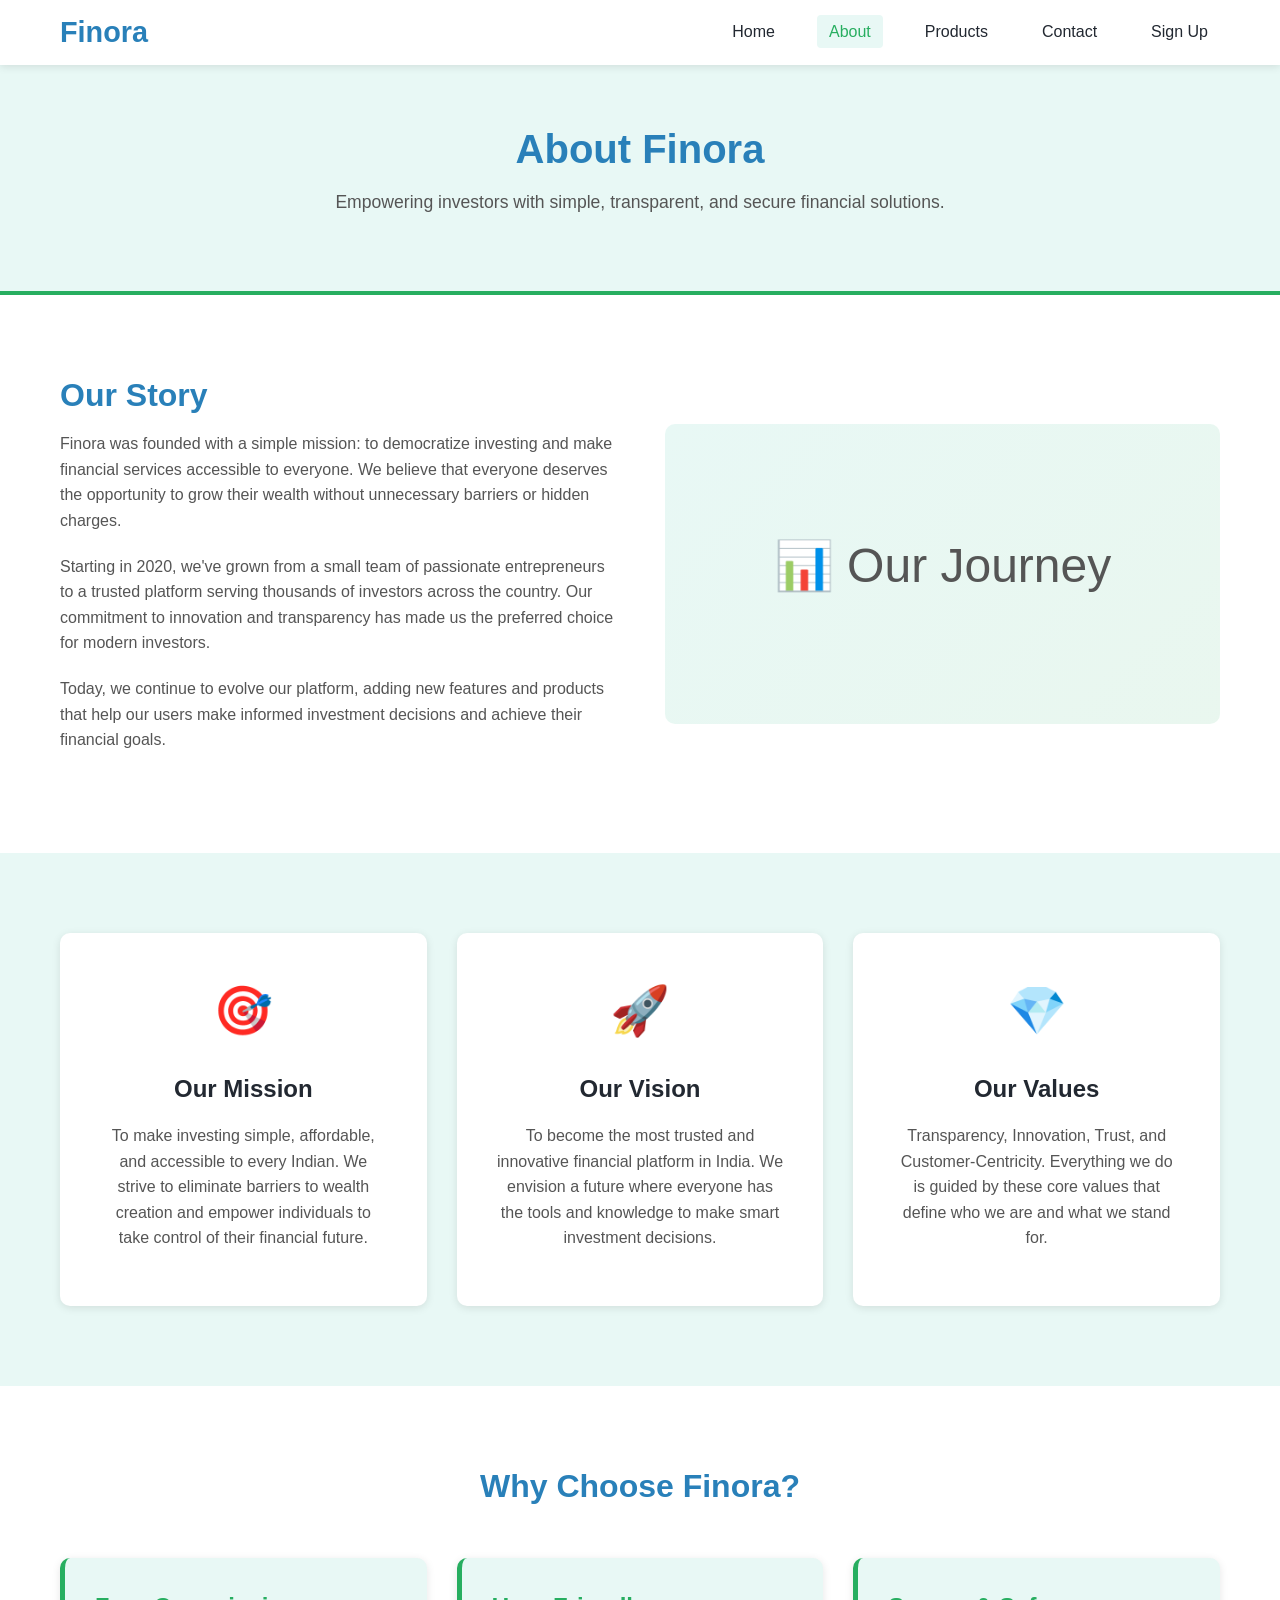
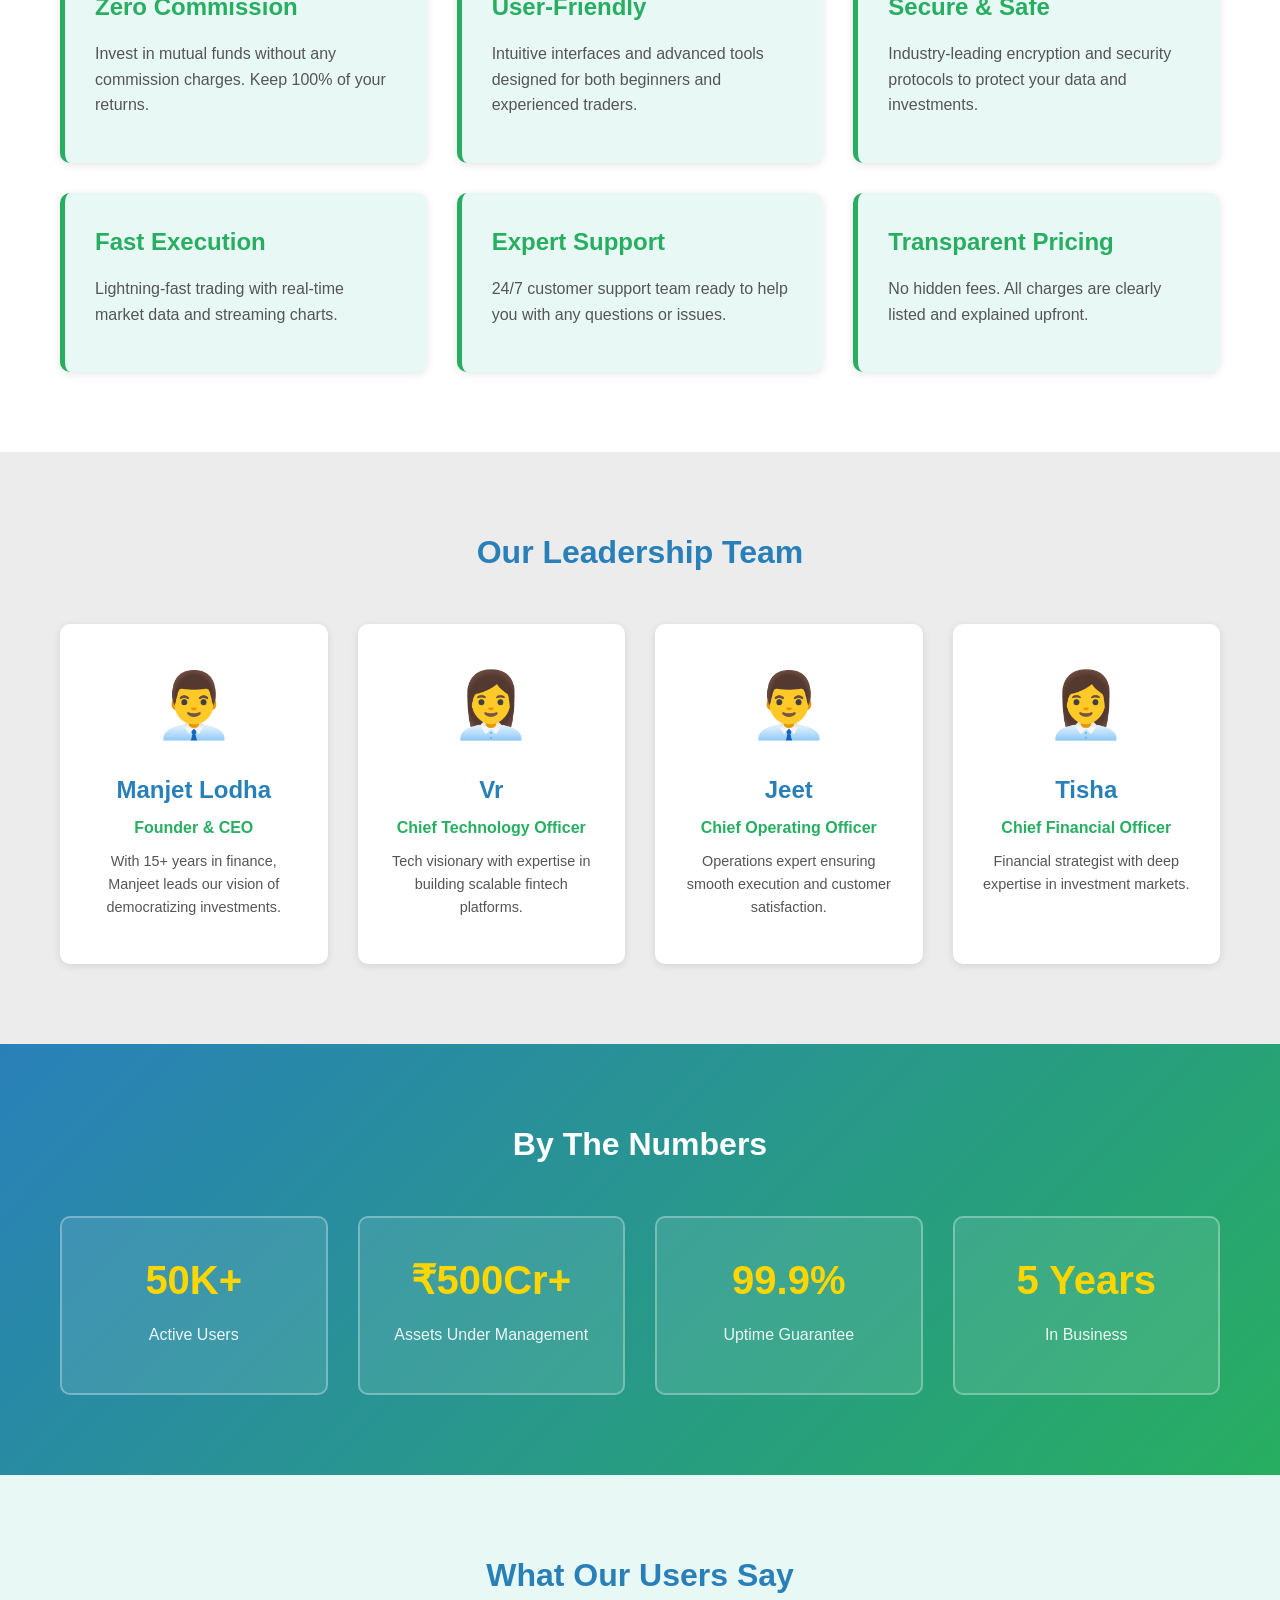
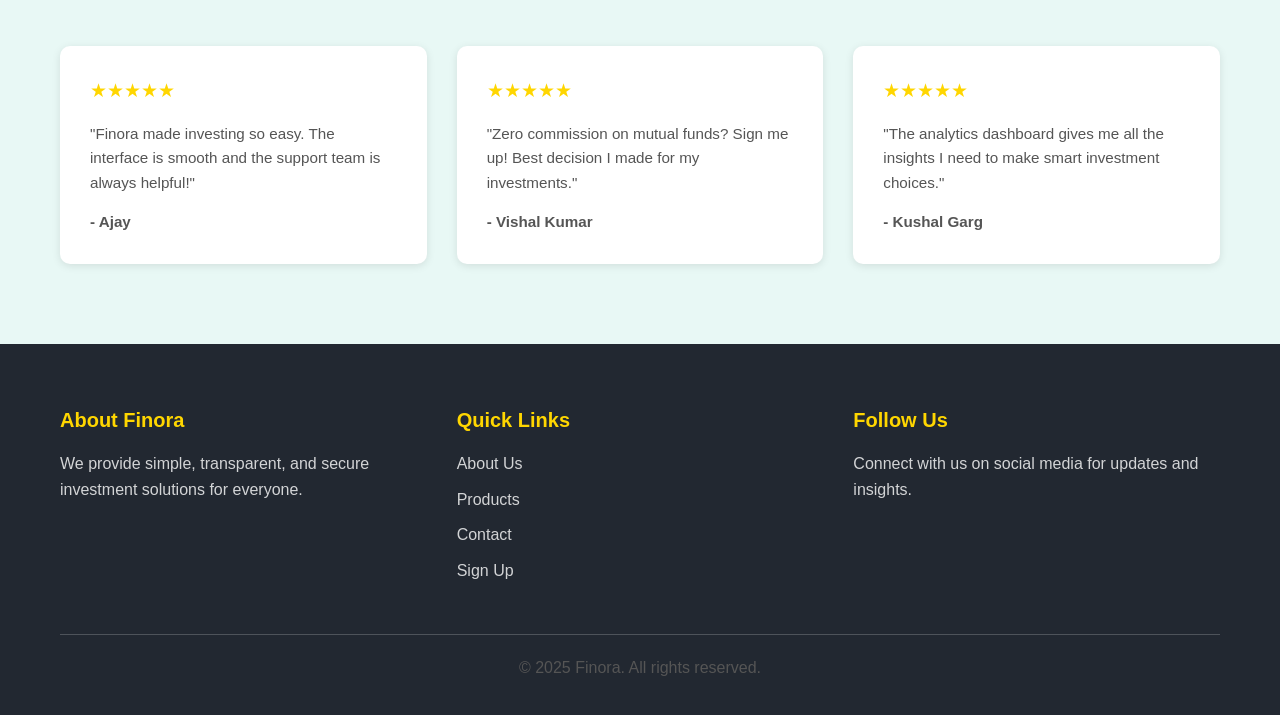
==== about.html @ acee0cb1 "Add files via upload" ====
<!DOCTYPE html>
<html lang="en">
<head>
    <meta charset="UTF-8">
    <meta name="viewport" content="width=device-width, initial-scale=1.0">
    <title>About Us - Finora</title>
    <link rel="stylesheet" href="style/style.css">
</head>
<body>
    <!-- Navigation Bar -->
    <nav class="navbar">
        <div class="container">
            <div class="logo">
                <h1>Finora</h1>
            </div>
            <ul class="nav-links">
                <li><a href="index.html">Home</a></li>
                <li><a href="about.html" class="active">About</a></li>
                <li><a href="products.html">Products</a></li>
                <li><a href="contact.html">Contact</a></li>
                <li><a href="signup.html">Sign Up</a></li>
            </ul>
        </div>
    </nav>

    <!-- Page Header -->
    <section class="page-header">
        <div class="container">
            <h1>About Finora</h1>
            <p>Empowering investors with simple, transparent, and secure financial solutions.</p>
        </div>
    </section>

    <!-- About Section -->
    <section class="about-section">
        <div class="container">
            <div class="about-content">
                <div class="about-text">
                    <h2>Our Story</h2>
                    <p>Finora was founded with a simple mission: to democratize investing and make financial services accessible to everyone. We believe that everyone deserves the opportunity to grow their wealth without unnecessary barriers or hidden charges.</p>
                    <p>Starting in 2020, we've grown from a small team of passionate entrepreneurs to a trusted platform serving thousands of investors across the country. Our commitment to innovation and transparency has made us the preferred choice for modern investors.</p>
                    <p>Today, we continue to evolve our platform, adding new features and products that help our users make informed investment decisions and achieve their financial goals.</p>
                </div>
                <div class="about-image">
                    <div class="image-placeholder">
                        <p>📊 Our Journey</p>
                    </div>
                </div>
            </div>
        </div>
    </section>

    <!-- Mission & Vision -->
    <section class="mission-vision">
        <div class="container">
            <div class="mission-vision-grid">
                <div class="mission-card">
                    <div class="card-icon">🎯</div>
                    <h3>Our Mission</h3>
                    <p>To make investing simple, affordable, and accessible to every Indian. We strive to eliminate barriers to wealth creation and empower individuals to take control of their financial future.</p>
                </div>
                <div class="vision-card">
                    <div class="card-icon">🚀</div>
                    <h3>Our Vision</h3>
                    <p>To become the most trusted and innovative financial platform in India. We envision a future where everyone has the tools and knowledge to make smart investment decisions.</p>
                </div>
                <div class="values-card">
                    <div class="card-icon">💎</div>
                    <h3>Our Values</h3>
                    <p>Transparency, Innovation, Trust, and Customer-Centricity. Everything we do is guided by these core values that define who we are and what we stand for.</p>
                </div>
            </div>
        </div>
    </section>

    <!-- Why Choose Us -->
    <section class="why-choose-us">
        <div class="container">
            <h2>Why Choose Finora?</h2>
            <div class="reasons-grid">
                <div class="reason-card">
                    <h3>Zero Commission</h3>
                    <p>Invest in mutual funds without any commission charges. Keep 100% of your returns.</p>
                </div>
                <div class="reason-card">
                    <h3>User-Friendly</h3>
                    <p>Intuitive interfaces and advanced tools designed for both beginners and experienced traders.</p>
                </div>
                <div class="reason-card">
                    <h3>Secure & Safe</h3>
                    <p>Industry-leading encryption and security protocols to protect your data and investments.</p>
                </div>
                <div class="reason-card">
                    <h3>Fast Execution</h3>
                    <p>Lightning-fast trading with real-time market data and streaming charts.</p>
                </div>
                <div class="reason-card">
                    <h3>Expert Support</h3>
                    <p>24/7 customer support team ready to help you with any questions or issues.</p>
                </div>
                <div class="reason-card">
                    <h3>Transparent Pricing</h3>
                    <p>No hidden fees. All charges are clearly listed and explained upfront.</p>
                </div>
            </div>
        </div>
    </section>

    <!-- Team Section -->
    <section class="team-section">
        <div class="container">
            <h2>Our Leadership Team</h2>
            <div class="team-grid">
                <div class="team-member">
                    <div class="member-avatar">👨‍💼</div>
                    <h3>Manjet Lodha</h3>
                    <p class="position">Founder & CEO</p>
                    <p class="bio">With 15+ years in finance, Manjeet leads our vision of democratizing investments.</p>
                </div>
                <div class="team-member">
                    <div class="member-avatar">👩‍💼</div>
                    <h3>Vr</h3>
                    <p class="position">Chief Technology Officer</p>
                    <p class="bio">Tech visionary with expertise in building scalable fintech platforms.</p>
                </div>
                <div class="team-member">
                    <div class="member-avatar">👨‍💼</div>
                    <h3>Jeet </h3>
                    <p class="position">Chief Operating Officer</p>
                    <p class="bio">Operations expert ensuring smooth execution and customer satisfaction.</p>
                </div>
                <div class="team-member">
                    <div class="member-avatar">👩‍💼</div>
                    <h3>Tisha</h3>
                    <p class="position">Chief Financial Officer</p>
                    <p class="bio">Financial strategist with deep expertise in investment markets.</p>
                </div>
            </div>
        </div>
    </section>

    <!-- Stats Section -->
    <section class="stats-section">
        <div class="container">
            <h2>By The Numbers</h2>
            <div class="stats-grid">
                <div class="stat-card">
                    <div class="stat-number">50K+</div>
                    <p class="stat-label">Active Users</p>
                </div>
                <div class="stat-card">
                    <div class="stat-number">₹500Cr+</div>
                    <p class="stat-label">Assets Under Management</p>
                </div>
                <div class="stat-card">
                    <div class="stat-number">99.9%</div>
                    <p class="stat-label">Uptime Guarantee</p>
                </div>
                <div class="stat-card">
                    <div class="stat-number">5 Years</div>
                    <p class="stat-label">In Business</p>
                </div>
            </div>
        </div>
    </section>

    <!-- Testimonials Section -->
    <section class="testimonials-section">
        <div class="container">
            <h2>What Our Users Say</h2>
            <div class="testimonials-grid">
                <div class="testimonial-card">
                    <div class="rating">★★★★★</div>
                    <p>"Finora made investing so easy. The interface is smooth and the support team is always helpful!"</p>
                    <p class="author">- Ajay </p>
                </div>
                <div class="testimonial-card">
                    <div class="rating">★★★★★</div>
                    <p>"Zero commission on mutual funds? Sign me up! Best decision I made for my investments."</p>
                    <p class="author">- Vishal Kumar</p>
                </div>
                <div class="testimonial-card">
                    <div class="rating">★★★★★</div>
                    <p>"The analytics dashboard gives me all the insights I need to make smart investment choices."</p>
                    <p class="author">- Kushal Garg</p>
                </div>
            </div>
        </div>
    </section>

    <!-- Footer -->
    <footer class="footer">
        <div class="container">
            <div class="footer-content">
                <div class="footer-section">
                    <h4>About Finora</h4>
                    <p>We provide simple, transparent, and secure investment solutions for everyone.</p>
                </div>
                <div class="footer-section">
                    <h4>Quick Links</h4>
                    <ul>
                        <li><a href="about.html">About Us</a></li>
                        <li><a href="products.html">Products</a></li>
                        <li><a href="contact.html">Contact</a></li>
                        <li><a href="signup.html">Sign Up</a></li>
                    </ul>
                </div>
                <div class="footer-section">
                    <h4>Follow Us</h4>
                    <p>Connect with us on social media for updates and insights.</p>
                </div>
            </div>
            <div class="footer-bottom">
                <p>&copy; 2025 Finora. All rights reserved.</p>
            </div>
        </div>
    </footer>
</body>
</html>
---- style/style.css ----
/* ===========================Global Styles=========================== */
* {
    margin: 0;
    padding: 0;
    box-sizing: border-box;
}

html {
    scroll-behavior: smooth;
}

body {
    font-family: 'Segoe UI', Tahoma, Geneva, Verdana, sans-serif;
    line-height: 1.6;
    color: #222831;
    background-color: #FFFFFF;
}

.container {
    max-width: 1200px;
    margin: 0 auto;
    padding: 0 20px;
}

/* ===========================Typography=========================== */
h1, h2, h3, h4, h5, h6 {
    font-weight: 600;
    margin-bottom: 15px;
    color: #222831;
}

h1 {
    font-size: 2.5rem;
    line-height: 1.2;
}

h2 {
    font-size: 2rem;
    line-height: 1.3;
}

h3 {
    font-size: 1.5rem;
}

h4 {
    font-size: 1.25rem;
}

h5 {
    font-size: 1.1rem;
}

p {
    margin-bottom: 15px;
    color: #555555;
}

a {
    text-decoration: none;
    color: #2980B9;
    transition: color 0.3s ease;
}

a:hover {
    color: #27AE60;
}

/* ===========================Buttons=========================== */
.btn {
    display: inline-block;
    padding: 12px 24px;
    border: none;
    border-radius: 6px;
    font-size: 1rem;
    font-weight: 600;
    cursor: pointer;
    transition: all 0.3s ease;
    text-align: center;
}

.btn-primary {
    background-color: #2980B9;
    color: #FFFFFF;
}

.btn-primary:hover {
    background-color: #1f5fa0;
    box-shadow: 0 4px 16px rgba(0, 0, 0, 0.15);
    transform: translateY(-2px);
}

.btn-secondary {
    background-color: #FFFFFF;
    color: #2980B9;
    border: 2px solid #2980B9;
}

.btn-secondary:hover {
    background-color: #E8F8F5;
    border-color: #27AE60;
    color: #27AE60;
}

.btn-lg {
    padding: 15px 40px;
    font-size: 1.1rem;
}

/* ===========================Navigation Bar=========================== */
.navbar {
    background-color: #FFFFFF;
    box-shadow: 0 2px 8px rgba(0, 0, 0, 0.1);
    position: sticky;
    top: 0;
    z-index: 1000;
}

.navbar .container {
    display: flex;
    justify-content: space-between;
    align-items: center;
    padding: 15px 20px;
}

.logo h1 {
    color: #2980B9;
    font-size: 1.8rem;
    margin: 0;
}

.nav-links {
    display: flex;
    list-style: none;
    gap: 30px;
}

.nav-links a {
    color: #222831;
    font-weight: 500;
    padding: 8px 12px;
    border-radius: 4px;
    transition: all 0.3s ease;
}

.nav-links a:hover,
.nav-links a.active {
    background-color: #E8F8F5;
    color: #27AE60;
}

/* ===========================Hero Section=========================== */
.hero {
    background: linear-gradient(135deg, #2980B9 0%, #27AE60 100%);
    color: #FFFFFF;
    padding: 100px 20px;
    text-align: center;
}

.hero-content h2 {
    color: #FFFFFF;
    font-size: 3rem;
    margin-bottom: 20px;
}

.hero-content p {
    color: rgba(255, 255, 255, 0.9);
    font-size: 1.25rem;
    margin-bottom: 30px;
}

/* ===========================Page Header=========================== */
.page-header {
    background-color: #E8F8F5;
    padding: 60px 20px;
    text-align: center;
    border-bottom: 4px solid #27AE60;
}

.page-header h1 {
    color: #2980B9;
    margin-bottom: 15px;
}

.page-header p {
    font-size: 1.1rem;
    color: #555555;
}

/* ===Features Section==== */
.features {
    padding: 80px 20px;
    background-color: #FFFFFF;
}

.features .container h2 {
    text-align: center;
    margin-bottom: 50px;
    color: #2980B9;
}

.features-grid {
    display: grid;
    grid-template-columns: repeat(auto-fit, minmax(280px, 1fr));
    gap: 30px;
}

.feature-card {
    background-color: #E8F8F5;
    padding: 30px;
    border-radius: 10px;
    box-shadow: 0 2px 8px rgba(0, 0, 0, 0.1);
    transition: all 0.3s ease;
}

.feature-card:hover {
    transform: translateY(-10px);
    box-shadow: 0 4px 16px rgba(0, 0, 0, 0.15);
    border-top: 4px solid #27AE60;
}

.feature-card h3 {
    color: #2980B9;
    margin-bottom: 15px;
}

.feature-card p {
    color: #555555;
    font-size: 0.95rem;
}

/* =====Products Section===== */
.products-preview {
    padding: 80px 20px;
    background-color: #ECECEC;
}

.products-preview .container h2 {
    text-align: center;
    margin-bottom: 50px;
    color: #2980B9;
}

.products-grid {
    display: grid;
    grid-template-columns: repeat(auto-fit, minmax(300px, 1fr));
    gap: 30px;
}

.product-card {
    background-color: #FFFFFF;
    padding: 30px;
    border-radius: 10px;
    box-shadow: 0 2px 8px rgba(0, 0, 0, 0.1);
    transition: all 0.3s ease;
}

.product-card:hover {
    transform: translateY(-8px);
    box-shadow: 0 4px 16px rgba(0, 0, 0, 0.15);
}

.product-card h3 {
    color: #27AE60;
    margin-bottom: 15px;
}

.product-card p {
    margin-bottom: 20px;
}

/* ======Products Main (Detailed)======= */
.products-main {
    padding: 60px 20px;
}

.product-detail {
    margin-bottom: 50px;
    background-color: #FFFFFF;
    border-radius: 10px;
    overflow: hidden;
    box-shadow: 0 2px 8px rgba(0, 0, 0, 0.1);
}

.product-header {
    background-color: #E8F8F5;
    padding: 20px;
    display: flex;
    justify-content: space-between;
    align-items: center;
    border-left: 5px solid #27AE60;
}

.product-header h3 {
    margin: 0;
    color: #2980B9;
}

.badge {
    padding: 6px 12px;
    border-radius: 20px;
    font-size: 0.85rem;
    font-weight: 600;
}

.badge-primary {
    background-color: #2980B9;
    color: #FFFFFF;
}

.badge-success {
    background-color: #27AE60;
    color: #FFFFFF;
}

.badge-accent {
    background-color: #FFD600;
    color: #222831;
}

.badge-info {
    background-color: #3498db;
    color: #FFFFFF;
}

.product-body {
    display: grid;
    grid-template-columns: 1fr 1fr;
    gap: 40px;
    padding: 40px;
}

.product-description h4 {
    color: #2980B9;
    margin-bottom: 15px;
}

.features-list {
    list-style: none;
    margin: 15px 0;
}

.features-list li {
    padding: 8px 0;
    padding-left: 25px;
    position: relative;
    color: #555555;
}

.features-list li:before {
    content: "✓";
    position: absolute;
    left: 0;
    color: #27AE60;
    font-weight: bold;
}

.product-image {
    display: flex;
    align-items: center;
    justify-content: center;
}

.image-placeholder {
    background: linear-gradient(135deg, #E8F8F5 0%, rgba(39, 174, 96, 0.1) 100%);
    width: 100%;
    height: 300px;
    border-radius: 10px;
    display: flex;
    align-items: center;
    justify-content: center;
    font-size: 3rem;
    color: #2980B9;
}

.product-cta {
    display: flex;
    gap: 15px;
    padding: 0 40px 40px;
}

/* ======Partner Products====== */
.partner-products {
    padding: 80px 20px;
    background-color: #E8F8F5;
}

.partner-products .container h2 {
    text-align: center;
    color: #2980B9;
    margin-bottom: 10px;
}

.section-subtitle {
    text-align: center;
    margin-bottom: 50px !important;
    font-size: 1.1rem;
    color: #555555;
}

.partner-grid {
    display: grid;
    grid-template-columns: repeat(auto-fit, minmax(250px, 1fr));
    gap: 30px;
}

.partner-card {
    background-color: #FFFFFF;
    padding: 30px;
    border-radius: 10px;
    box-shadow: 0 2px 8px rgba(0, 0, 0, 0.1);
    text-align: center;
    transition: all 0.3s ease;
}

.partner-card:hover {
    transform: translateY(-8px);
    box-shadow: 0 4px 16px rgba(0, 0, 0, 0.15);
}

.partner-icon {
    font-size: 3rem;
    margin-bottom: 15px;
}

.partner-card h3 {
    color: #2980B9;
    margin-bottom: 15px;
}

.partner-card p {
    margin-bottom: 20px;
    font-size: 0.95rem;
}

/* =======Comparison Table======= */
.comparison-section {
    padding: 80px 20px;
    background-color: #FFFFFF;
}

.comparison-section h2 {
    text-align: center;
    margin-bottom: 40px;
    color: #2980B9;
}

.table-wrapper {
    overflow-x: auto;
}

.comparison-table {
    width: 100%;
    border-collapse: collapse;
    background-color: #FFFFFF;
}

.comparison-table thead {
    background-color: #2980B9;
    color: #FFFFFF;
}

.comparison-table th {
    padding: 15px;
    text-align: left;
    font-weight: 600;
}

.comparison-table td {
    padding: 15px;
    border-bottom: 1px solid #DDDDDD;
}

.comparison-table tbody tr:hover {
    background-color: #E8F8F5;
}

.comparison-table tbody tr:nth-child(even) {
    background-color: #ECECEC;
}

/* ===========================About Section=========================== */
.about-section {
    padding: 80px 20px;
}

.about-content {
    display: grid;
    grid-template-columns: 1fr 1fr;
    gap: 50px;
    align-items: center;
}

.about-text h2 {
    color: #2980B9;
}

.about-text p {
    margin-bottom: 20px;
}

/* =======Mission & Vision======= */
.mission-vision {
    padding: 80px 20px;
    background-color: #E8F8F5;
}

.mission-vision-grid {
    display: grid;
    grid-template-columns: repeat(auto-fit, minmax(300px, 1fr));
    gap: 30px;
}

.mission-card,
.vision-card,
.values-card {
    background-color: #FFFFFF;
    padding: 40px;
    border-radius: 10px;
    box-shadow: 0 2px 8px rgba(0, 0, 0, 0.1);
    text-align: center;
    transition: all 0.3s ease;
}

.mission-card:hover,
.vision-card:hover,
.values-card:hover {
    transform: translateY(-10px);
    box-shadow: 0 4px 16px rgba(0, 0, 0, 0.15);
}

.card-icon {
    font-size: 3rem;
    margin-bottom: 20px;
}

/* =========
   Why Choose Us
============= */
.why-choose-us {
    padding: 80px 20px;
}

.why-choose-us h2 {
    text-align: center;
    margin-bottom: 50px;
    color: #2980B9;
}

.reasons-grid {
    display: grid;
    grid-template-columns: repeat(auto-fit, minmax(280px, 1fr));
    gap: 30px;
}

.reason-card {
    background-color: #E8F8F5;
    padding: 30px;
    border-radius: 10px;
    box-shadow: 0 2px 8px rgba(0, 0, 0, 0.1);
    transition: all 0.3s ease;
    border-left: 5px solid #27AE60;
}

.reason-card:hover {
    transform: translateX(10px);
}

.reason-card h3 {
    color: #27AE60;
}

/* ===========================Team Section=========================== */
.team-section {
    padding: 80px 20px;
    background-color: #ECECEC;
}

.team-section h2 {
    text-align: center;
    margin-bottom: 50px;
    color: #2980B9;
}

.team-grid {
    display: grid;
    grid-template-columns: repeat(auto-fit, minmax(250px, 1fr));
    gap: 30px;
}

.team-member {
    background-color: #FFFFFF;
    padding: 30px;
    border-radius: 10px;
    text-align: center;
    box-shadow: 0 2px 8px rgba(0, 0, 0, 0.1);
    transition: all 0.3s ease;
}

.team-member:hover {
    transform: translateY(-8px);
    box-shadow: 0 4px 16px rgba(0, 0, 0, 0.15);
}

.member-avatar {
    font-size: 4rem;
    margin-bottom: 15px;
}

.team-member h3 {
    color: #2980B9;
    margin-bottom: 5px;
}

.position {
    color: #27AE60;
    font-weight: 600;
    margin-bottom: 10px !important;
}

.bio {
    color: #555555;
    font-size: 0.9rem;
}

/* ===========================Stats Section=========================== */
.stats-section {
    padding: 80px 20px;
    background: linear-gradient(135deg, #2980B9 0%, #27AE60 100%);
    color: #FFFFFF;
}

.stats-section h2 {
    text-align: center;
    color: #FFFFFF;
    margin-bottom: 50px;
}

.stats-grid {
    display: grid;
    grid-template-columns: repeat(auto-fit, minmax(200px, 1fr));
    gap: 30px;
}

.stat-card {
    background-color: rgba(255, 255, 255, 0.1);
    padding: 30px;
    border-radius: 10px;
    text-align: center;
    border: 2px solid rgba(255, 255, 255, 0.3);
    transition: all 0.3s ease;
}

.stat-card:hover {
    background-color: rgba(255, 255, 255, 0.2);
    transform: translateY(-5px);
}

.stat-number {
    font-size: 2.5rem;
    font-weight: bold;
    color: #FFD600;
    margin-bottom: 10px;
}

.stat-label {
    font-size: 1rem;
    color: rgba(255, 255, 255, 0.9);
}

/* ===========================Testimonials Section=========================== */
.testimonials-section {
    padding: 80px 20px;
    background-color: #E8F8F5;
}

.testimonials-section h2 {
    text-align: center;
    margin-bottom: 50px;
    color: #2980B9;
}

.testimonials-grid {
    display: grid;
    grid-template-columns: repeat(auto-fit, minmax(300px, 1fr));
    gap: 30px;
}

.testimonial-card {
    background-color: #FFFFFF;
    padding: 30px;
    border-radius: 10px;
    box-shadow: 0 2px 8px rgba(0, 0, 0, 0.1);
    transition: all 0.3s ease;
}

.testimonial-card:hover {
    transform: translateY(-8px);
    box-shadow: 0 4px 16px rgba(0, 0, 0, 0.15);
}

.rating {
    color: #FFD600;
    font-size: 1.2rem;
    margin-bottom: 15px;
}

.testimonial-card p {
    color: #555555;
    margin-bottom: 15px;
    font-size: 0.95rem;
}

.author {
    font-weight: 600;
    color: #2980B9;
    margin: 0 !important;
}

/* ===========================
   Contact Section
   =========================== */
.contact-section {
    padding: 80px 20px;
}

.contact-wrapper {
    display: grid;
    grid-template-columns: 1fr 1fr;
    gap: 50px;
}

.contact-form {
    display: flex;
    flex-direction: column;
}

.form-group {
    margin-bottom: 20px;
}

.form-group label {
    display: block;
    margin-bottom: 8px;
    font-weight: 600;
    color: #222831;
}

.form-group input,
.form-group textarea,
.form-group select {
    width: 100%;
    padding: 12px;
    border: 2px solid #DDDDDD;
    border-radius: 6px;
    font-size: 1rem;
    font-family: inherit;
    transition: all 0.3s ease;
}

.form-group input:focus,
.form-group textarea:focus,
.form-group select:focus {
    outline: none;
    border-color: #2980B9;
    box-shadow: 0 0 0 3px rgba(41, 128, 185, 0.1);
}

.form-message {
    margin-top: 15px;
    padding: 12px;
    border-radius: 6px;
    text-align: center;
    font-weight: 600;
    display: none;
}

.form-message.success {
    background-color: #d4edda;
    color: #155724;
    display: block;
}

.form-message.error {
    background-color: #f8d7da;
    color: #721c24;
    display: block;
}

.contact-info-container h2 {
    color: #2980B9;
    margin-bottom: 30px;
}

.info-box {
    background-color: #E8F8F5;
    padding: 25px;
    border-radius: 10px;
    margin-bottom: 20px;
    border-left: 5px solid #27AE60;
}

.info-box h3 {
    color: #27AE60;
    margin-bottom: 10px;
}

.info-box p {
    margin-bottom: 5px;
}

.info-detail {
    font-size: 0.85rem;
    color: #888;
}

.info-box a {
    color: #2980B9;
    font-weight: 600;
}

.social-links {
    margin-top: 30px;
}

.social-icons {
    display: flex;
    gap: 15px;
}

.social-link {
    display: inline-block;
    padding: 10px 15px;
    background-color: #2980B9;
    color: #FFFFFF;
    border-radius: 6px;
    transition: all 0.3s ease;
}

.social-link:hover {
    background-color: #27AE60;
}

/* ===========================
   FAQ Section
   =========================== */
.faq-section {
    padding: 80px 20px;
    background-color: #ECECEC;
}

.faq-section h2 {
    text-align: center;
    margin-bottom: 50px;
    color: #2980B9;
}

.faq-grid {
    display: grid;
    grid-template-columns: repeat(auto-fit, minmax(300px, 1fr));
    gap: 30px;
}

.faq-item {
    background-color: #FFFFFF;
    padding: 25px;
    border-radius: 10px;
    box-shadow: 0 2px 8px rgba(0, 0, 0, 0.1);
    transition: all 0.3s ease;
}

.faq-item:hover {
    box-shadow: 0 4px 16px rgba(0, 0, 0, 0.15);
}

.faq-item h4 {
    color: #2980B9;
    margin-bottom: 15px;
}

.faq-item p {
    color: #555555;
    font-size: 0.95rem;
}

/* ===========================
   Call to Action Section
   =========================== */
.cta {
    padding: 80px 20px;
    background: linear-gradient(135deg, #2980B9 0%, #27AE60 100%);
    color: #FFFFFF;
    text-align: center;
}

.cta h2 {
    color: #FFFFFF;
    font-size: 2.5rem;
    margin-bottom: 15px;
}

.cta p {
    color: rgba(255, 255, 255, 0.9);
    font-size: 1.1rem;
    margin-bottom: 30px;
}

/* ===========================Footer=========================== */
.footer {
    background-color: #222831;
    color: #FFFFFF;
    padding: 60px 20px 20px;
}

.footer-content {
    display: grid;
    grid-template-columns: repeat(auto-fit, minmax(250px, 1fr));
    gap: 30px;
    margin-bottom: 40px;
}

.footer-section h4 {
    color: #FFD600;
    margin-bottom: 15px;
}

.footer-section p {
    color: rgba(255, 255, 255, 0.8);
    margin-bottom: 10px;
}

.footer-section ul {
    list-style: none;
}

.footer-section ul li {
    margin-bottom: 10px;
}

.footer-section a {
    color: rgba(255, 255, 255, 0.8);
    transition: all 0.3s ease;
}

.footer-section a:hover {
    color: #FFD600;
}

.footer-bottom {
    text-align: center;
    padding-top: 20px;
    border-top: 1px solid rgba(255, 255, 255, 0.2);
    color: rgba(255, 255, 255, 0.7);
}

/* ===========================
   Signup Section
   =========================== */
.signup-section {
    padding: 80px 20px;
    background-color: #FFFFFF;
}

.signup-wrapper {
    display: grid;
    grid-template-columns: 1.2fr 1fr;
    gap: 50px;
}

.signup-form-container h2 {
    color: #2980B9;
    margin-bottom: 30px;
    font-size: 1.8rem;
}

.signup-form {
    display: flex;
    flex-direction: column;
}

.form-row {
    display: grid;
    grid-template-columns: 1fr 1fr;
    gap: 20px;
}

.form-section-title {
    color: #2980B9;
    font-size: 1.2rem;
    margin-top: 30px;
    margin-bottom: 20px;
    border-bottom: 2px solid #E8F8F5;
    padding-bottom: 10px;
}

.password-hint {
    font-size: 0.85rem;
    color: #888;
    margin-top: 5px !important;
    margin-bottom: 15px !important;
}

.radio-group {
    display: flex;
    gap: 30px;
    margin-top: 10px;
}

.radio-option {
    display: flex;
    align-items: center;
    gap: 10px;
}

.radio-option input[type="radio"] {
    width: auto;
    border: none;
    cursor: pointer;
}

.radio-option label {
    margin: 0;
    cursor: pointer;
    font-weight: 500;
    color: #222831;
}

.checkbox-group {
    display: flex;
    align-items: center;
    gap: 10px;
    margin: 15px 0;
}

.checkbox-group input[type="checkbox"] {
    width: auto;
    height: 18px;
    width: 18px;
    cursor: pointer;
    border: 2px solid #DDDDDD;
    border-radius: 4px;
}

.checkbox-group label {
    margin: 0;
    cursor: pointer;
    color: #555555;
    font-size: 0.95rem;
}

.login-link {
    text-align: center;
    margin-top: 20px;
    color: #555555;
}

.login-link a {
    color: #2980B9;
    font-weight: 600;
}

/* Signup Benefits */
.signup-benefits {
    background-color: #E8F8F5;
    padding: 40px;
    border-radius: 10px;
    height: fit-content;
    position: sticky;
    top: 100px;
}

.signup-benefits h2 {
    color: #2980B9;
    margin-bottom: 30px;
    font-size: 1.5rem;
}

.benefit-item {
    display: flex;
    gap: 15px;
    margin-bottom: 25px;
    padding-bottom: 20px;
    border-bottom: 1px solid rgba(39, 174, 96, 0.2);
}

.benefit-item:last-of-type {
    border-bottom: none;
}

.benefit-icon {
    font-size: 1.5rem;
    color: #27AE60;
    font-weight: bold;
    flex-shrink: 0;
    width: 30px;
    height: 30px;
    display: flex;
    align-items: center;
    justify-content: center;
}

.benefit-content h4 {
    color: #2980B9;
    margin-bottom: 5px;
}

.benefit-content p {
    color: #555555;
    font-size: 0.9rem;
    margin: 0 !important;
}

.cta-box {
    background-color: #FFFFFF;
    padding: 20px;
    border-radius: 8px;
    border-left: 4px solid #27AE60;
    margin-top: 20px;
    text-align: center;
}

.cta-box p {
    color: #2980B9;
    font-weight: 600;
    margin: 0 !important;
}

/* Security Info Section */
.security-info {
    padding: 80px 20px;
    background-color: #ECECEC;
}

.security-info h2 {
    text-align: center;
    color: #2980B9;
    margin-bottom: 50px;
}

.security-grid {
    display: grid;
    grid-template-columns: repeat(auto-fit, minmax(250px, 1fr));
    gap: 30px;
}

.security-card {
    background-color: #FFFFFF;
    padding: 30px;
    border-radius: 10px;
    box-shadow: 0 2px 8px rgba(0, 0, 0, 0.1);
    text-align: center;
    transition: all 0.3s ease;
}

.security-card:hover {
    transform: translateY(-8px);
    box-shadow: 0 4px 16px rgba(0, 0, 0, 0.15);
}

.security-icon {
    font-size: 2.5rem;
    margin-bottom: 15px;
}

.security-card h3 {
    color: #2980B9;
    margin-bottom: 15px;
}

.security-card p {
    color: #555555;
    font-size: 0.95rem;
}

/* Responsive for Signup */
@media (max-width: 768px) {
    .signup-wrapper {
        grid-template-columns: 1fr;
    }

    .signup-benefits {
        position: static;
    }

    .form-row {
        grid-template-columns: 1fr;
    }

    .radio-group {
        flex-direction: column;
        gap: 15px;
    }
}


/* ===========================
   Responsive Design
   =========================== */
@media (max-width: 768px) {
    h1 {
        font-size: 1.8rem;
    }

    h2 {
        font-size: 1.5rem;
    }

    .nav-links {
        gap: 15px;
    }

    .hero-content h2 {
        font-size: 2rem;
    }

    .about-content,
    .contact-wrapper,
    .product-body {
        grid-template-columns: 1fr;
    }

    .hero-content p {
        font-size: 1rem;
    }

    .features-grid,
    .products-grid,
    .partner-grid,
    .team-grid,
    .stats-grid,
    .testimonials-grid,
    .reason-grid,
    .faq-grid {
        grid-template-columns: 1fr;
    }

    .product-cta {
        flex-direction: column;
    }

    .product-cta .btn {
        width: 100%;
    }

    .social-icons {
        flex-wrap: wrap;
    }

    .comparison-table {
        font-size: 0.85rem;
    }

    .comparison-table th,
    .comparison-table td {
        padding: 10px;
    }
}

@media (max-width: 480px) {
    h1 {
        font-size: 1.5rem;
    }

    h2 {
        font-size: 1.25rem;
    }

    .navbar .container {
        flex-direction: column;
        gap: 15px;
    }

    .nav-links {
        flex-direction: column;
        gap: 10px;
    }

    .hero {
        padding: 50px 20px;
    }

    .hero-content h2 {
        font-size: 1.5rem;
    }

    .cta h2 {
        font-size: 1.5rem;
    }

    .btn {
        padding: 10px 20px;
        font-size: 0.9rem;
    }

    .mission-vision-grid,
    .reasons-grid {
        grid-template-columns: 1fr;
    }
}
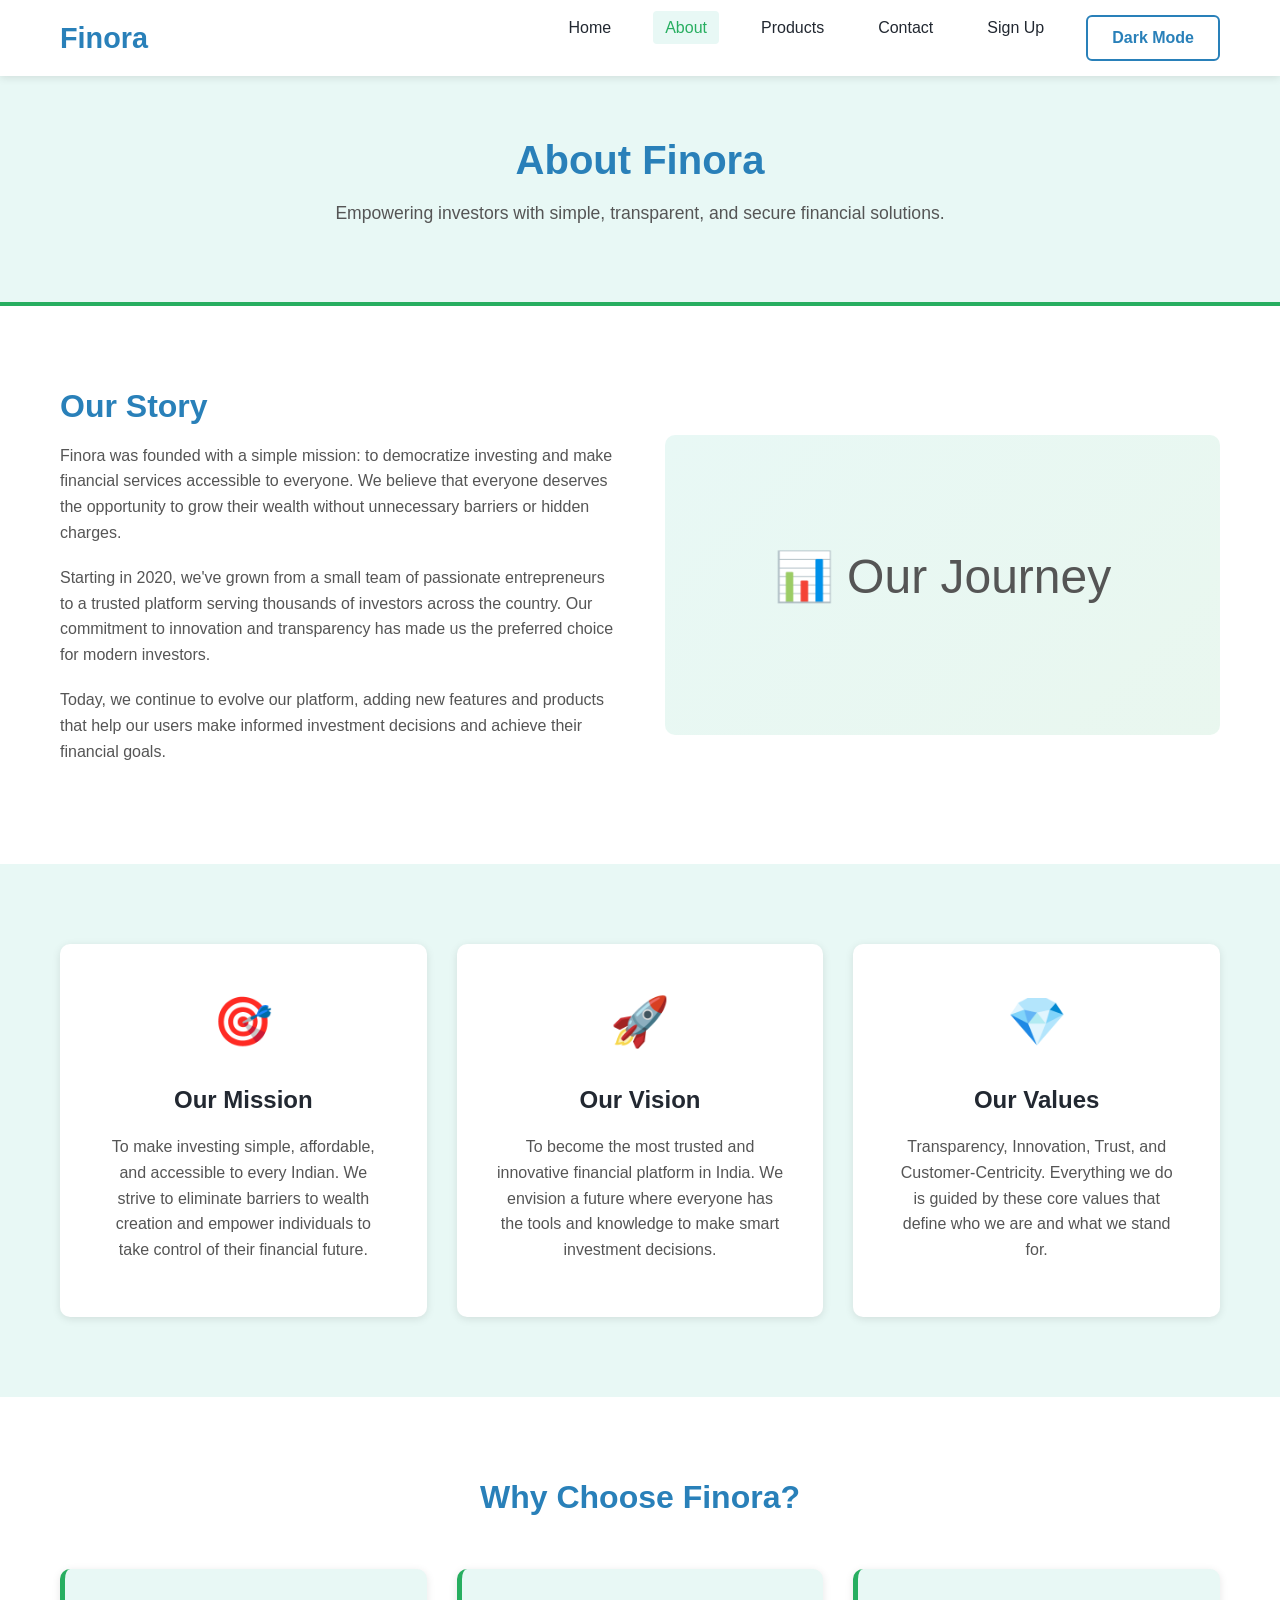
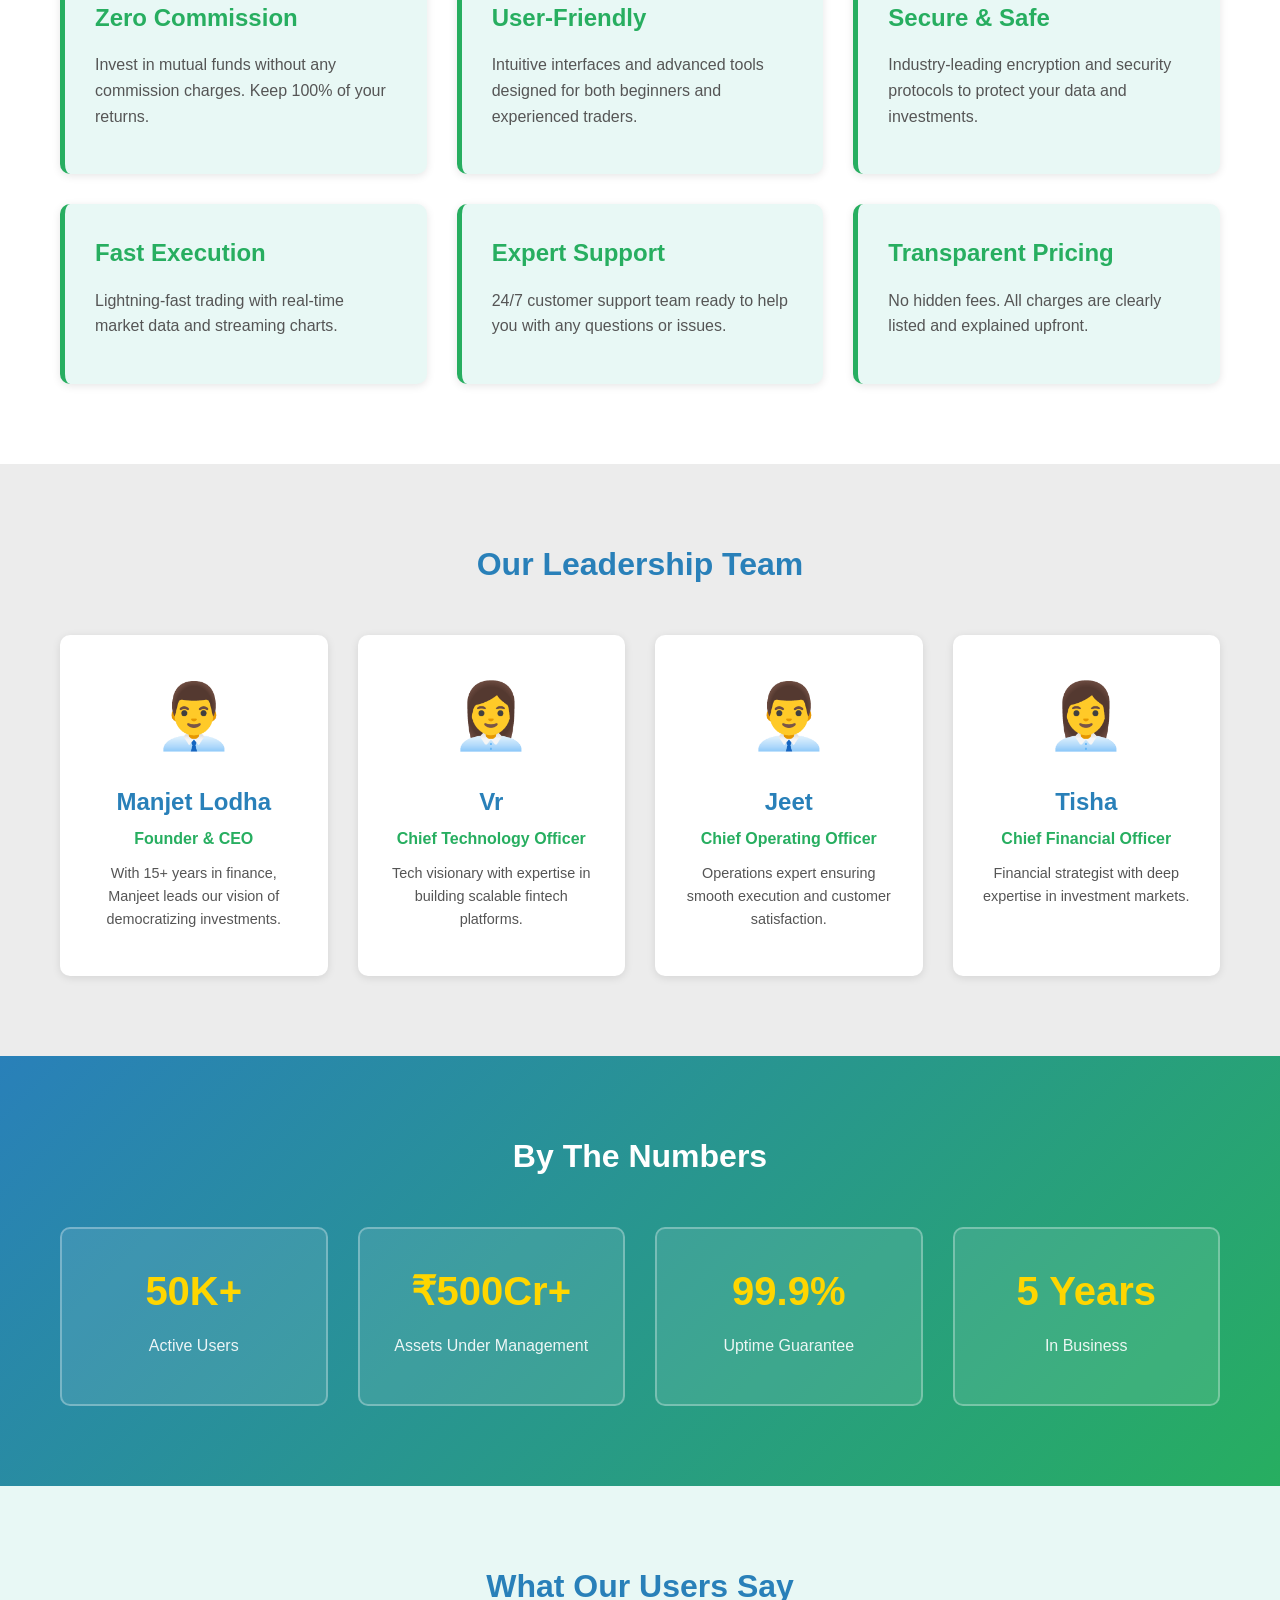
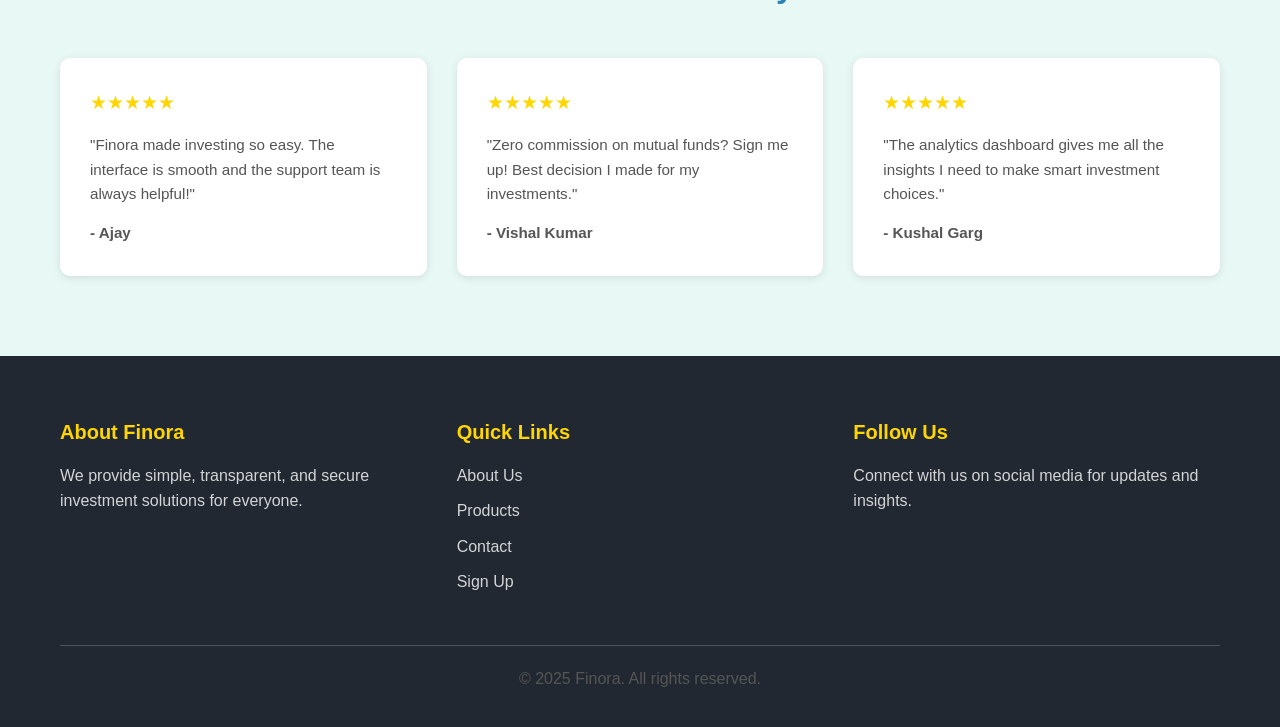
==== commit 6fb1b316: "Your commit message" ====
--- a/about.html
+++ b/about.html
@@ -19,6 +19,7 @@
                 <li><a href="products.html">Products</a></li>
                 <li><a href="contact.html">Contact</a></li>
                 <li><a href="signup.html">Sign Up</a></li>
+                <button id="themeToggle" class="btn btn-secondary">Dark Mode</button>
             </ul>
         </div>
     </nav>
@@ -215,5 +216,6 @@
             </div>
         </div>
     </footer>
+    <script src="./js/script.js"></script>
 </body>
 </html>
--- a/style/style.css
+++ b/style/style.css
@@ -151,7 +151,7 @@
 
 /* ===========================Hero Section=========================== */
 .hero {
-    background: linear-gradient(135deg, #2980B9 0%, #27AE60 100%);
+background: linear-gradient(135deg, #2980B9, #27AE60);
     color: #FFFFFF;
     padding: 100px 20px;
     text-align: center;
@@ -187,7 +187,7 @@
     color: #555555;
 }
 
-/* ===Features Section==== */
+/* ========Features Section========= */
 .features {
     padding: 80px 20px;
     background-color: #FFFFFF;
@@ -479,7 +479,7 @@
     background-color: #ECECEC;
 }
 
-/* ===========================About Section=========================== */
+/* =================About Section===================== */
 .about-section {
     padding: 80px 20px;
 }
@@ -615,7 +615,7 @@
 .position {
     color: #27AE60;
     font-weight: 600;
-    margin-bottom: 10px !important;
+    margin-bottom: 10px;
 }
 
 .bio {
@@ -717,9 +717,9 @@
     margin: 0 !important;
 }
 
-/* ===========================
+/* =================
    Contact Section
-   =========================== */
+   ================= */
 .contact-section {
     padding: 80px 20px;
 }
@@ -838,7 +838,9 @@
 }
 
 .social-link:hover {
-    background-color: #27AE60;
+    background-color: #fefefe;
+    color: rgb(88, 183, 33);
+    border: 1px solid rgb(36, 222, 113);
 }
 
 /* ===========================
@@ -1137,6 +1139,7 @@
     margin-bottom: 50px;
 }
 
+
 .security-grid {
     display: grid;
     grid-template-columns: repeat(auto-fit, minmax(250px, 1fr));
@@ -1171,129 +1174,192 @@
     color: #555555;
     font-size: 0.95rem;
 }
-
-/* Responsive for Signup */
+/* ===========================
+   Signin Section
+   =========================== */
+.signin-section {
+    padding: 80px 20px;
+    background-color: #FFFFFF;
+}
+
+.signin-wrapper {
+    display: grid;
+    grid-template-columns: 1.1fr 1fr;
+    gap: 50px;
+    align-items: flex-start;
+}
+
+.signin-form-container {
+    background-color: #FFFFFF;
+    padding: 40px 30px;
+    border-radius: 10px;
+    box-shadow: 0 2px 8px rgba(0,0,0,0.1);
+}
+
+.signin-form-container h2 {
+    color: #2980B9;
+    margin-bottom: 10px;
+}
+
+.signin-subtitle {
+    color: #555555;
+    margin-bottom: 25px;
+    font-size: 0.95rem;
+}
+
+.signin-form {
+    display: flex;
+    flex-direction: column;
+}
+
+.signin-extra {
+    display: flex;
+    justify-content: space-between;
+    align-items: center;
+    margin: 10px 0 20px;
+}
+
+.forgot-link {
+    font-size: 0.9rem;
+    color: #2980B9;
+}
+
+.forgot-link:hover {
+    color: #27AE60;
+}
+
+.signin-footer-text {
+    margin-top: 20px;
+    text-align: center;
+    font-size: 0.95rem;
+    color: #555555;
+}
+
+.signin-footer-text a {
+    font-weight: 600;
+    color: #2980B9;
+}
+
+.signin-footer-text a:hover {
+    color: #27AE60;
+}
+
+.signin-info {
+    background-color: #E8F8F5;
+    padding: 40px 30px;
+    border-radius: 10px;
+}
+
+.signin-info h2 {
+    color: #2980B9;
+    margin-bottom: 15px;
+}
+
+.signin-info p {
+    color: #555555;
+    margin-bottom: 20px;
+}
+
+.signin-points {
+    list-style: none;
+    padding-left: 0;
+}
+
+.signin-points li {
+    position: relative;
+    padding-left: 24px;
+    margin-bottom: 10px;
+    color: #555555;
+    font-size: 0.95rem;
+}
+
+.signin-points li::before {
+    content: "•";
+    position: absolute;
+    left: 8px;
+    color: #27AE60;
+    font-size: 1.3rem;
+}
+
+/* Responsive */
 @media (max-width: 768px) {
-    .signup-wrapper {
+    .signin-wrapper {
         grid-template-columns: 1fr;
     }
 
-    .signup-benefits {
-        position: static;
+    .signin-info {
+        margin-top: 20px;
     }
 
-    .form-row {
-        grid-template-columns: 1fr;
-    }
-
-    .radio-group {
+    .signin-extra {
         flex-direction: column;
-        gap: 15px;
-    }
-}
-
-
-/* ===========================
-   Responsive Design
-   =========================== */
-@media (max-width: 768px) {
-    h1 {
-        font-size: 1.8rem;
-    }
-
-    h2 {
-        font-size: 1.5rem;
-    }
-
-    .nav-links {
-        gap: 15px;
-    }
-
-    .hero-content h2 {
-        font-size: 2rem;
-    }
-
-    .about-content,
-    .contact-wrapper,
-    .product-body {
-        grid-template-columns: 1fr;
-    }
-
-    .hero-content p {
-        font-size: 1rem;
-    }
-
-    .features-grid,
-    .products-grid,
-    .partner-grid,
-    .team-grid,
-    .stats-grid,
-    .testimonials-grid,
-    .reason-grid,
-    .faq-grid {
-        grid-template-columns: 1fr;
-    }
-
-    .product-cta {
-        flex-direction: column;
-    }
-
-    .product-cta .btn {
-        width: 100%;
-    }
-
-    .social-icons {
-        flex-wrap: wrap;
-    }
-
-    .comparison-table {
-        font-size: 0.85rem;
-    }
-
-    .comparison-table th,
-    .comparison-table td {
-        padding: 10px;
-    }
-}
-
-@media (max-width: 480px) {
-    h1 {
-        font-size: 1.5rem;
-    }
-
-    h2 {
-        font-size: 1.25rem;
-    }
-
-    .navbar .container {
-        flex-direction: column;
-        gap: 15px;
-    }
-
-    .nav-links {
-        flex-direction: column;
+        align-items: flex-start;
         gap: 10px;
     }
-
-    .hero {
-        padding: 50px 20px;
-    }
-
-    .hero-content h2 {
-        font-size: 1.5rem;
-    }
-
-    .cta h2 {
-        font-size: 1.5rem;
-    }
-
-    .btn {
-        padding: 10px 20px;
-        font-size: 0.9rem;
-    }
-
-    .mission-vision-grid,
-    .reasons-grid {
-        grid-template-columns: 1fr;
-    }
-}
+}
+
+/* Dark mode base */
+body.dark-mode {
+    background-color: #121212;
+    color: #f5f5f5;
+}
+
+/* Navbar */
+body.dark-mode .navbar {
+    background-color: #1f1f1f;
+    box-shadow: none;
+}
+
+body.dark-mode .logo h1 {
+    color: #E8F8F5;
+}
+
+body.dark-mode .nav-links a {
+    color: #f5f5f5;
+}
+
+body.dark-mode .nav-links a:hover,
+body.dark-mode .nav-links a.active {
+    background-color: #333333;
+    color: #27AE60;
+}
+
+/* Sections / cards */
+body.dark-mode .page-header {
+    background-color: #1f1f1f;
+    border-bottom-color: #27AE60;
+}
+
+body.dark-mode .feature-card,
+body.dark-mode .product-card,
+body.dark-mode .product-detail,
+body.dark-mode .partner-card,
+body.dark-mode .team-member,
+body.dark-mode .testimonial-card,
+body.dark-mode .info-box,
+body.dark-mode .faq-item,
+body.dark-mode .signin-form-container,
+body.dark-mode .signin-info,
+body.dark-mode .signup-form-container,
+body.dark-mode .signup-benefits {
+    background-color: #1f1f1f;
+    color: #f5f5f5;
+}
+
+body.dark-mode .stats-section {
+    background: linear-gradient(135deg, #111827 0%, #064e3b 100%);
+}
+
+/* Forms */
+body.dark-mode .form-group input,
+body.dark-mode .form-group textarea,
+body.dark-mode .form-group select {
+    background-color: #111111;
+    color: #f5f5f5;
+    border-color: #333333;
+}
+
+/* Footer */
+body.dark-mode .footer {
+    background-color: #000000;
+}
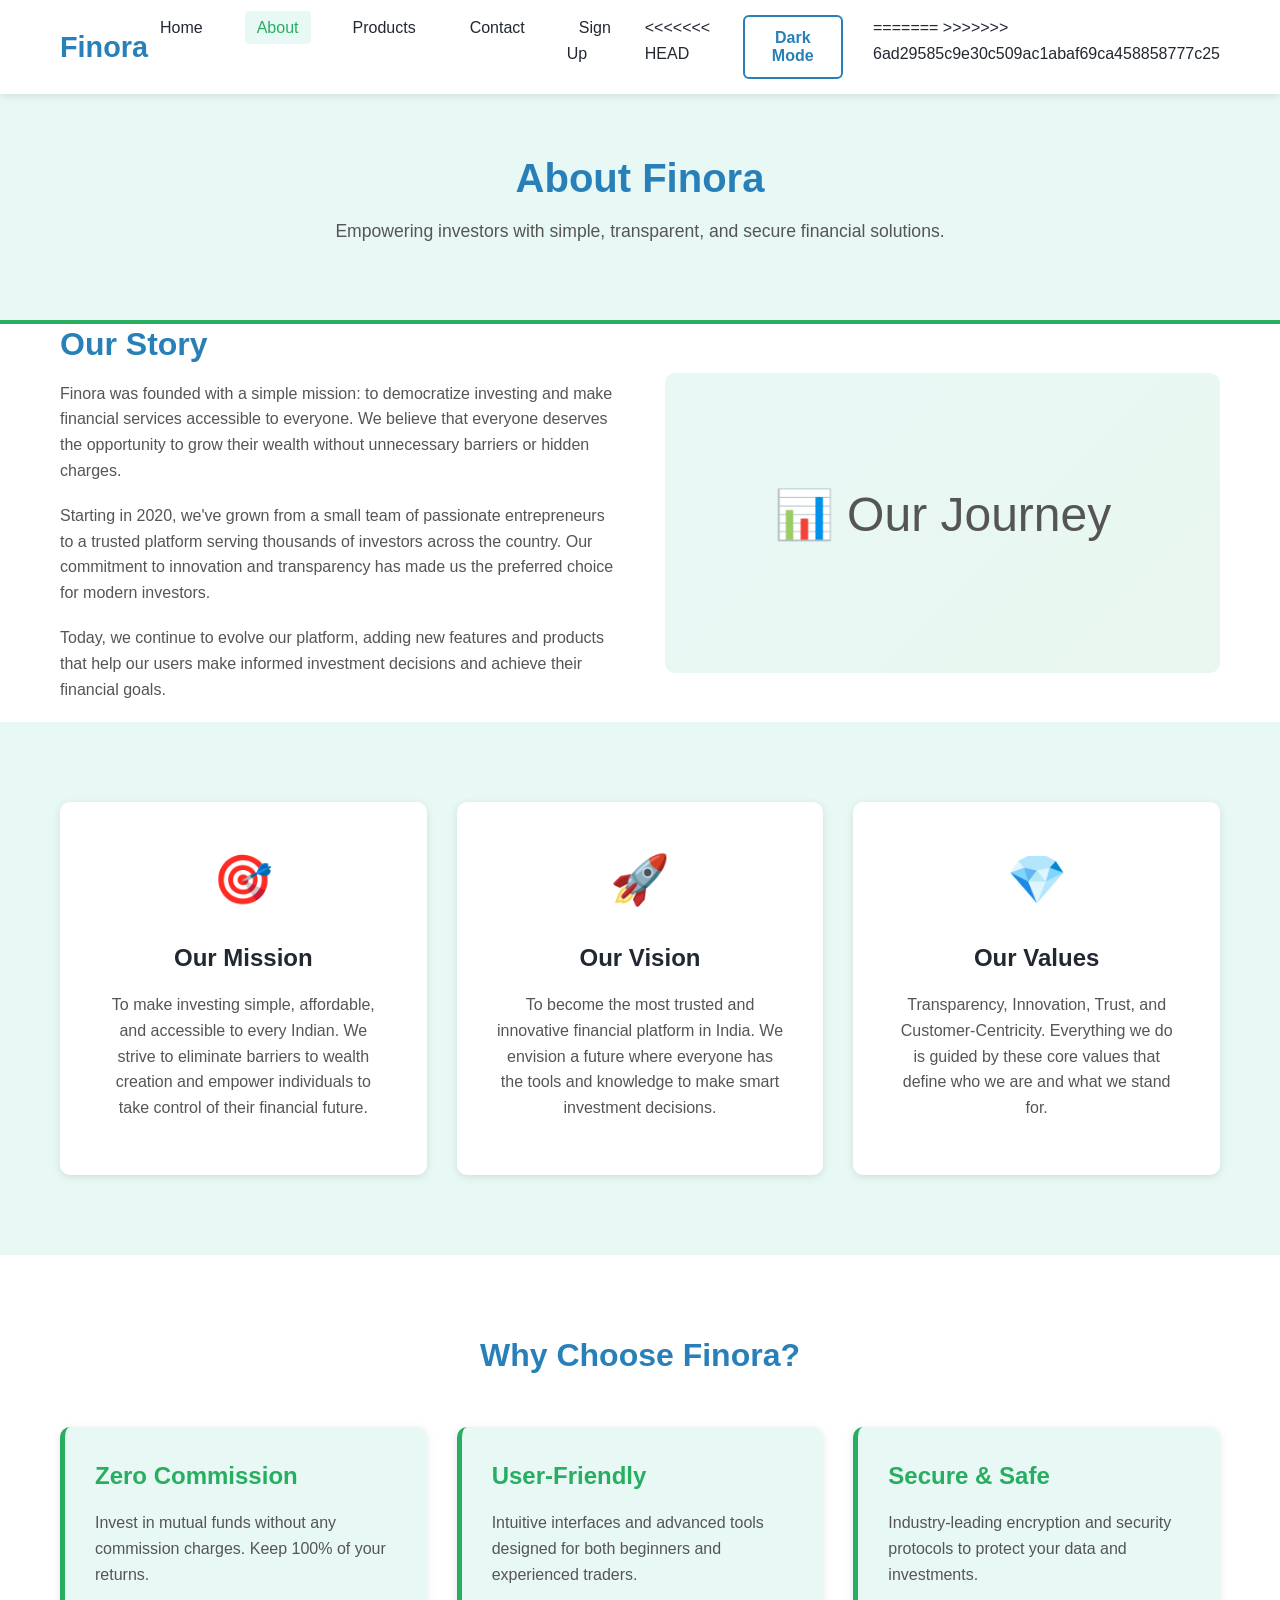
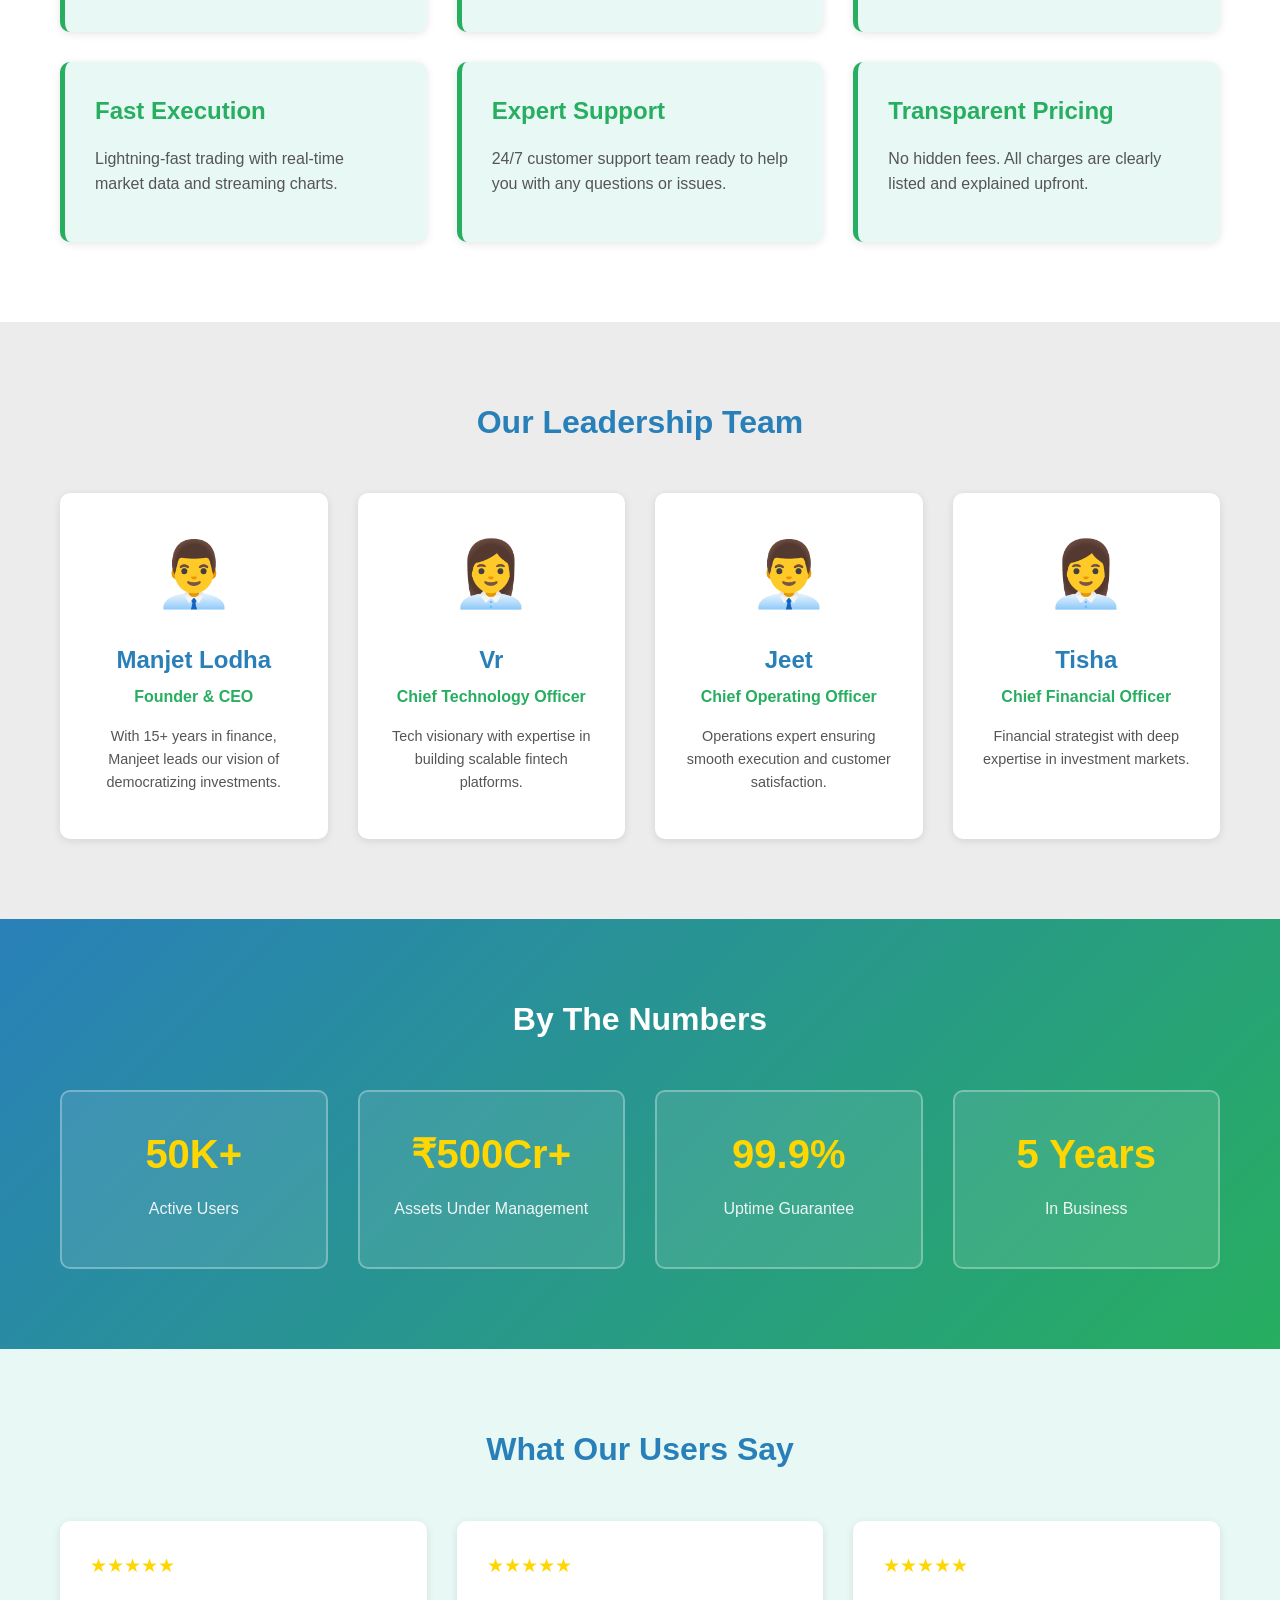
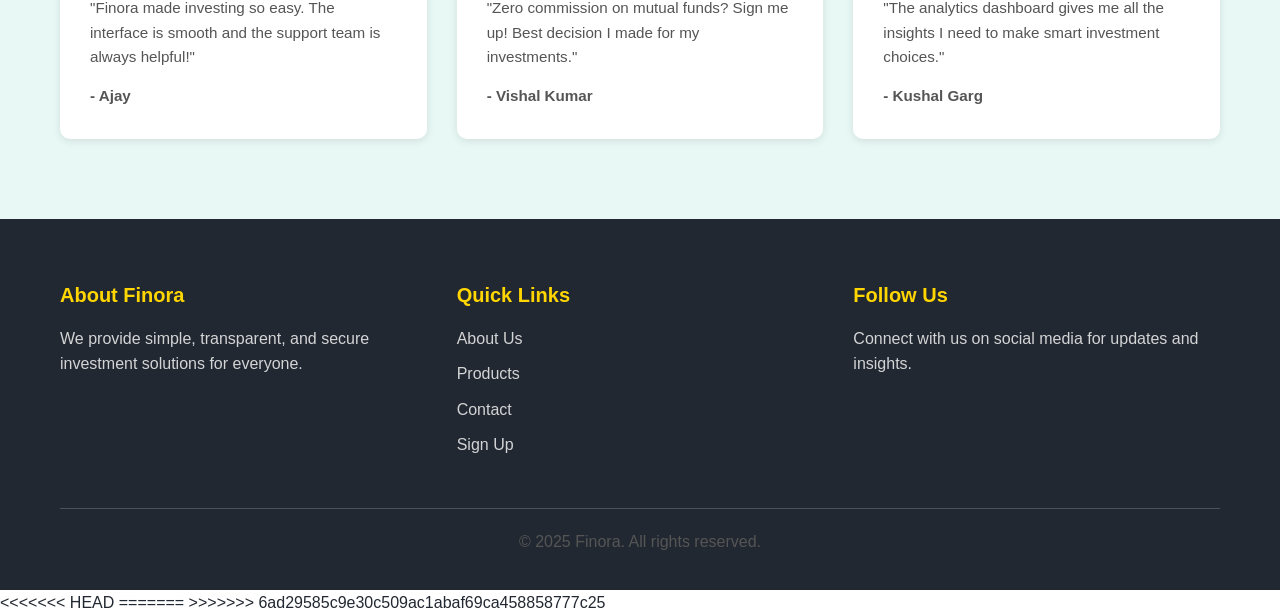
==== commit e778b0b3: "Keep local version and overwrite remote" ====
--- a/about.html
+++ b/about.html
@@ -19,7 +19,10 @@
                 <li><a href="products.html">Products</a></li>
                 <li><a href="contact.html">Contact</a></li>
                 <li><a href="signup.html">Sign Up</a></li>
+<<<<<<< HEAD
                 <button id="themeToggle" class="btn btn-secondary">Dark Mode</button>
+=======
+>>>>>>> 6ad29585c9e30c509ac1abaf69ca458858777c25
             </ul>
         </div>
     </nav>
@@ -216,6 +219,9 @@
             </div>
         </div>
     </footer>
+<<<<<<< HEAD
     <script src="./js/script.js"></script>
+=======
+>>>>>>> 6ad29585c9e30c509ac1abaf69ca458858777c25
 </body>
 </html>
--- a/style/style.css
+++ b/style/style.css
@@ -151,7 +151,11 @@
 
 /* ===========================Hero Section=========================== */
 .hero {
+<<<<<<< HEAD
 background: linear-gradient(135deg, #2980B9, #27AE60);
+=======
+    background: linear-gradient(135deg, #2980B9 0%, #27AE60 100%);
+>>>>>>> 6ad29585c9e30c509ac1abaf69ca458858777c25
     color: #FFFFFF;
     padding: 100px 20px;
     text-align: center;
@@ -187,7 +191,11 @@
     color: #555555;
 }
 
+<<<<<<< HEAD
 /* ========Features Section========= */
+=======
+/* ===Features Section==== */
+>>>>>>> 6ad29585c9e30c509ac1abaf69ca458858777c25
 .features {
     padding: 80px 20px;
     background-color: #FFFFFF;
@@ -479,7 +487,11 @@
     background-color: #ECECEC;
 }
 
+<<<<<<< HEAD
 /* =================About Section===================== */
+=======
+/* ===========================About Section=========================== */
+>>>>>>> 6ad29585c9e30c509ac1abaf69ca458858777c25
 .about-section {
     padding: 80px 20px;
 }
@@ -615,7 +627,11 @@
 .position {
     color: #27AE60;
     font-weight: 600;
+<<<<<<< HEAD
     margin-bottom: 10px;
+=======
+    margin-bottom: 10px !important;
+>>>>>>> 6ad29585c9e30c509ac1abaf69ca458858777c25
 }
 
 .bio {
@@ -717,9 +733,15 @@
     margin: 0 !important;
 }
 
+<<<<<<< HEAD
 /* =================
    Contact Section
    ================= */
+=======
+/* ===========================
+   Contact Section
+   =========================== */
+>>>>>>> 6ad29585c9e30c509ac1abaf69ca458858777c25
 .contact-section {
     padding: 80px 20px;
 }
@@ -838,9 +860,13 @@
 }
 
 .social-link:hover {
+<<<<<<< HEAD
     background-color: #fefefe;
     color: rgb(88, 183, 33);
     border: 1px solid rgb(36, 222, 113);
+=======
+    background-color: #27AE60;
+>>>>>>> 6ad29585c9e30c509ac1abaf69ca458858777c25
 }
 
 /* ===========================
@@ -1139,7 +1165,10 @@
     margin-bottom: 50px;
 }
 
-
+<<<<<<< HEAD
+
+=======
+>>>>>>> 6ad29585c9e30c509ac1abaf69ca458858777c25
 .security-grid {
     display: grid;
     grid-template-columns: repeat(auto-fit, minmax(250px, 1fr));
@@ -1174,6 +1203,7 @@
     color: #555555;
     font-size: 0.95rem;
 }
+<<<<<<< HEAD
 /* ===========================
    Signin Section
    =========================== */
@@ -1363,3 +1393,109 @@
 body.dark-mode .footer {
     background-color: #000000;
 }
+
+/* ===========================
+   Responsive Design 
+   =========================== */
+@media (max-width: 768px) {
+
+  /* Common heading sizes */
+  h1 {
+    font-size: 2rem;
+  }
+
+  h2 {
+    font-size: 1.6rem;
+  }
+
+  /* Navbar: links */
+  .navbar .container {
+    flex-direction: column;
+    gap: 10px;
+  }
+
+  .nav-links {
+    gap: 15px;
+    flex-wrap: wrap;
+    justify-content: center;
+  }
+
+  /* Two‑column layouts → single column */
+  .about-content,
+  .contact-wrapper,
+  .product-body,
+  .signup-wrapper,
+  .signin-wrapper {
+    grid-template-columns: 1fr;
+  }
+
+  /* Grids: cards one per row */
+  .features-grid,
+  .products-grid,
+  .partner-grid,
+  .team-grid,
+  .stats-grid,
+  .testimonials-grid,
+  .faq-grid,
+  .reasons-grid,
+  .security-grid {
+    grid-template-columns: 1fr;
+  }
+
+  /* Form rows: stacked fields */
+  .form-row {
+    grid-template-columns: 1fr;
+  }
+
+  /* CTA buttons full width on small devices */
+  .product-cta {
+    flex-direction: column;
+  }
+
+  .product-cta .btn,
+  .btn-lg {
+    width: 100%;
+  }
+
+  /* Signup / Signin side box नीचे चले जाए */
+  .signup-benefits,
+  .signin-info {
+    position: static;
+    margin-top: 25px;
+  }
+
+  /* Signin extra options vertical */
+  .signin-extra {
+    flex-direction: column;
+    align-items: flex-start;
+    gap: 8px;
+  }
+}
+
+/* ===========================
+   Extra Small Screens
+   =========================== */
+@media (max-width: 480px) {
+  h1 {
+    font-size: 1.7rem;
+  }
+
+  h2 {
+    font-size: 1.4rem;
+  }
+
+  .hero {
+    padding: 60px 20px;
+  }
+
+  .hero-content h2 {
+    font-size: 2.1rem;
+  }
+
+  .btn {
+    padding: 10px 18px;
+    font-size: 0.9rem;
+  }
+}
+=======
+>>>>>>> 6ad29585c9e30c509ac1abaf69ca458858777c25
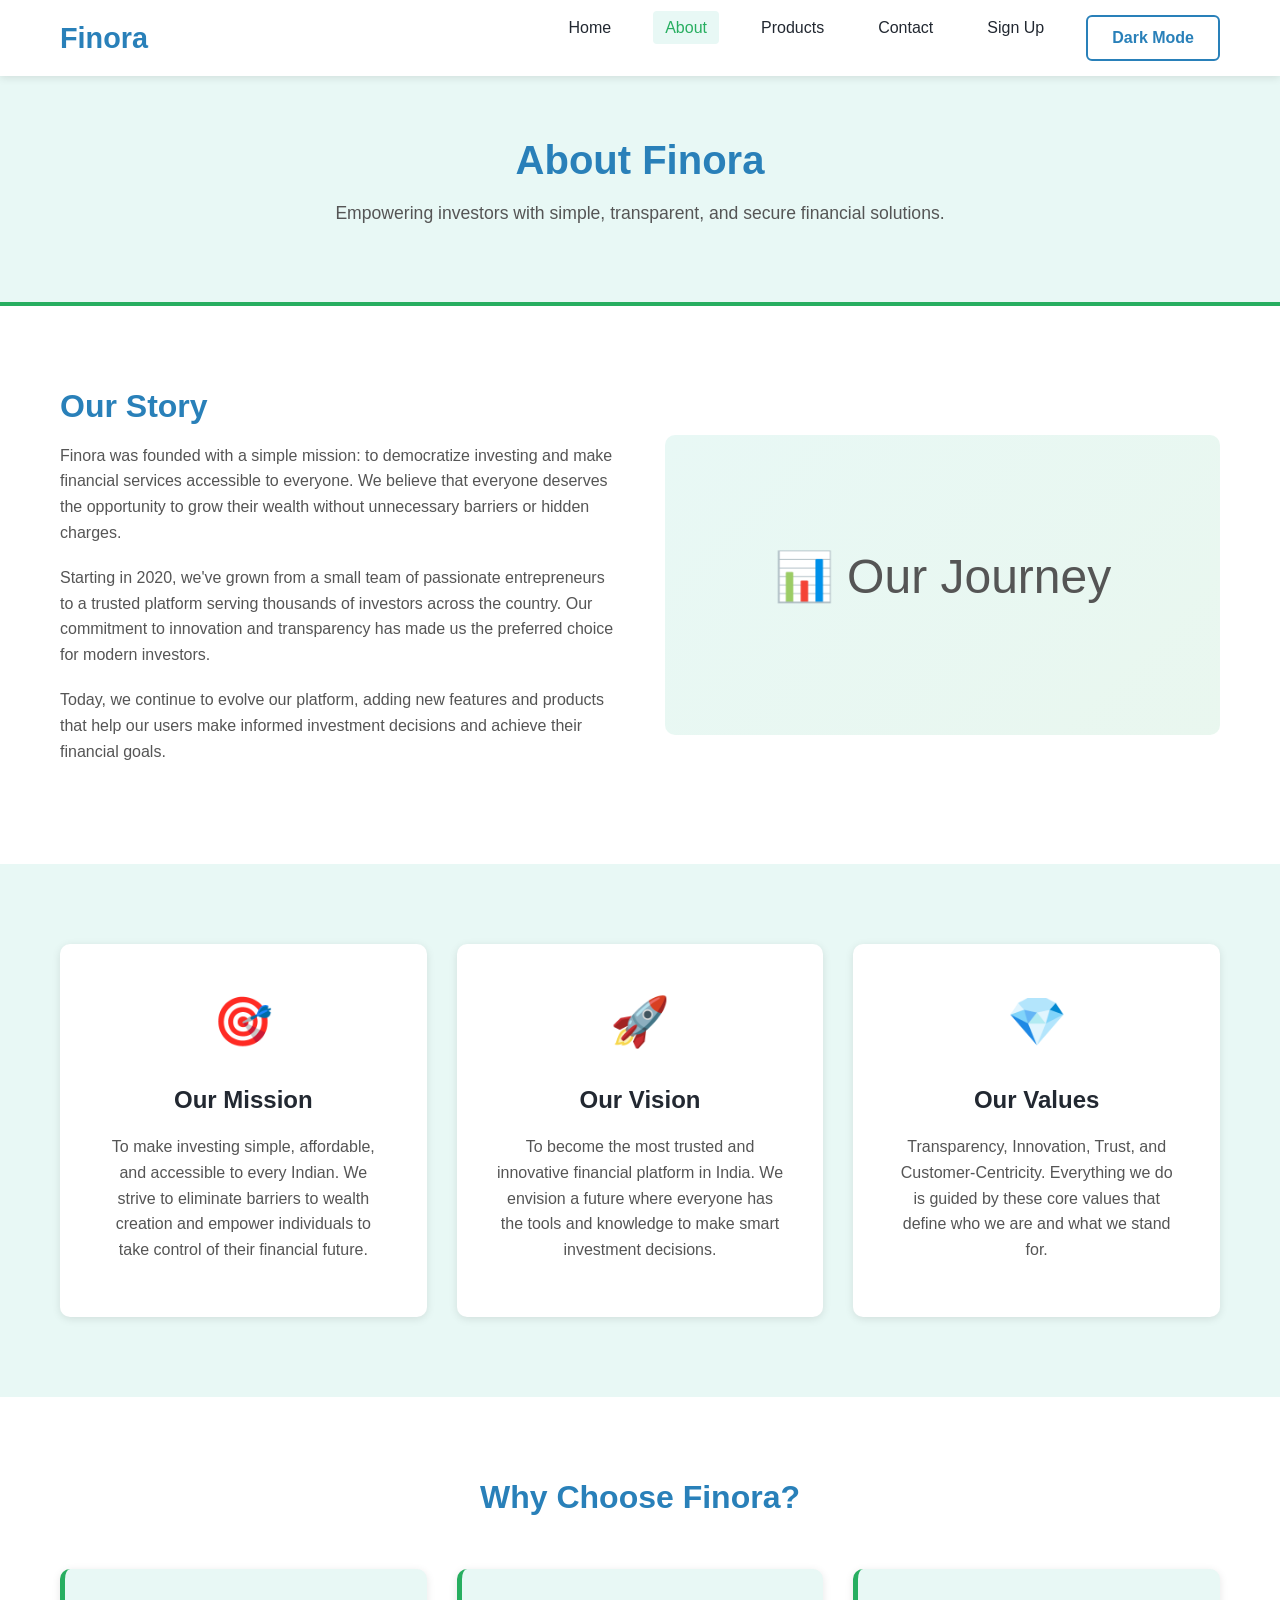
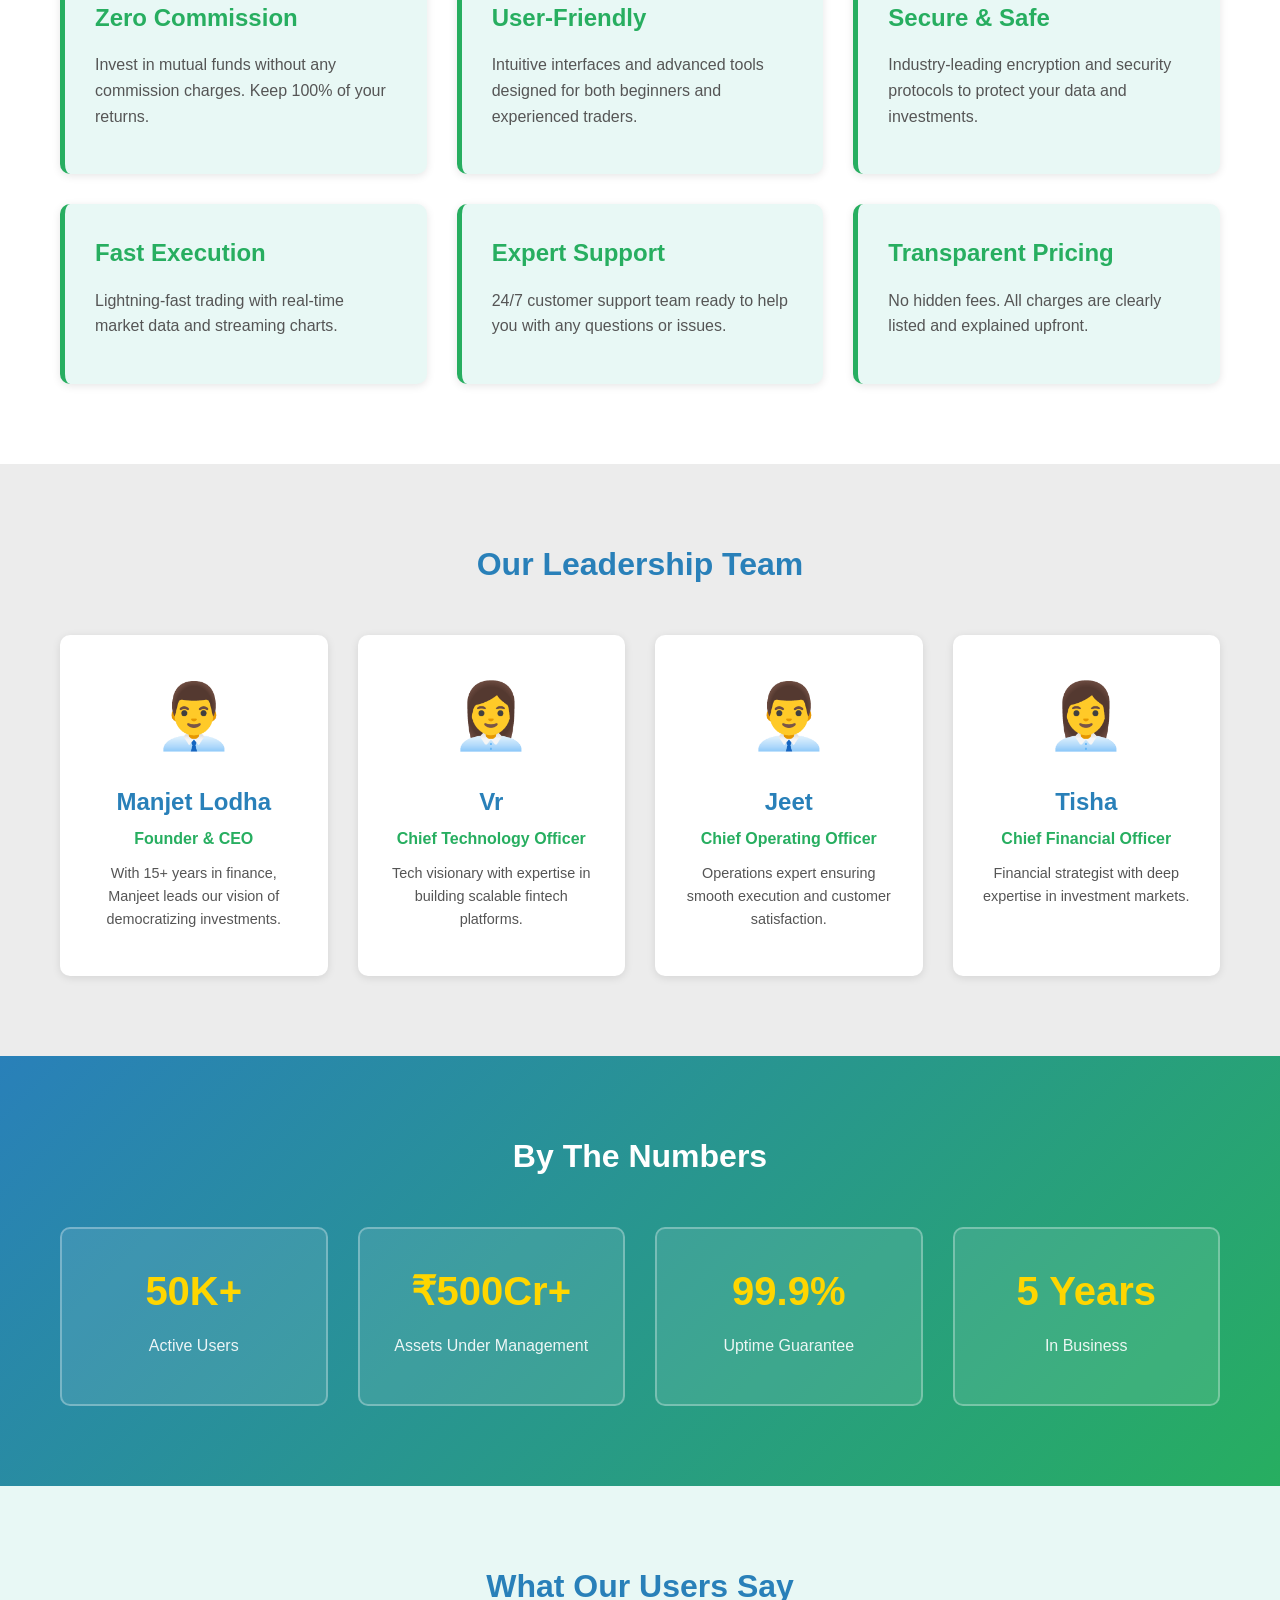
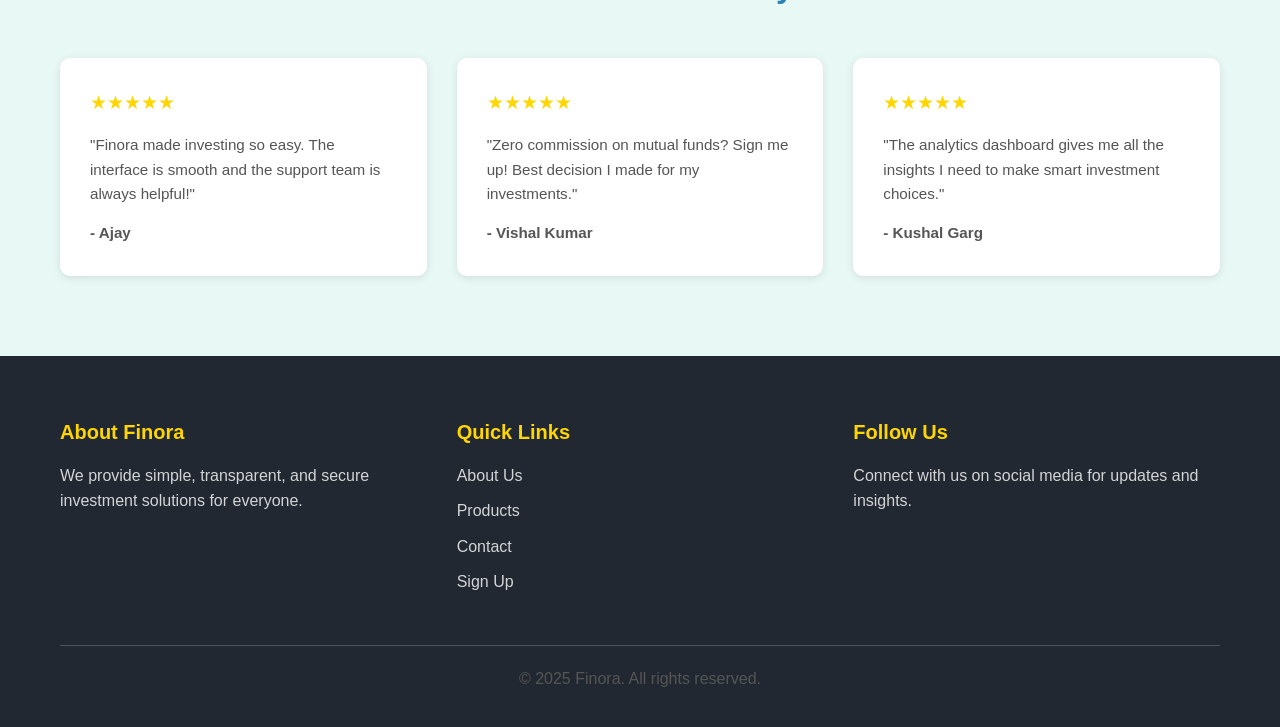
==== commit c13aadf8: "Added gitignore" ====
--- a/about.html
+++ b/about.html
@@ -19,10 +19,7 @@
                 <li><a href="products.html">Products</a></li>
                 <li><a href="contact.html">Contact</a></li>
                 <li><a href="signup.html">Sign Up</a></li>
-<<<<<<< HEAD
                 <button id="themeToggle" class="btn btn-secondary">Dark Mode</button>
-=======
->>>>>>> 6ad29585c9e30c509ac1abaf69ca458858777c25
             </ul>
         </div>
     </nav>
@@ -219,9 +216,6 @@
             </div>
         </div>
     </footer>
-<<<<<<< HEAD
     <script src="./js/script.js"></script>
-=======
->>>>>>> 6ad29585c9e30c509ac1abaf69ca458858777c25
 </body>
 </html>
--- a/style/style.css
+++ b/style/style.css
@@ -151,11 +151,7 @@
 
 /* ===========================Hero Section=========================== */
 .hero {
-<<<<<<< HEAD
-background: linear-gradient(135deg, #2980B9, #27AE60);
-=======
-    background: linear-gradient(135deg, #2980B9 0%, #27AE60 100%);
->>>>>>> 6ad29585c9e30c509ac1abaf69ca458858777c25
+    background: linear-gradient(135deg, #2980B9, #27AE60);
     color: #FFFFFF;
     padding: 100px 20px;
     text-align: center;
@@ -191,11 +187,7 @@
     color: #555555;
 }
 
-<<<<<<< HEAD
 /* ========Features Section========= */
-=======
-/* ===Features Section==== */
->>>>>>> 6ad29585c9e30c509ac1abaf69ca458858777c25
 .features {
     padding: 80px 20px;
     background-color: #FFFFFF;
@@ -487,11 +479,7 @@
     background-color: #ECECEC;
 }
 
-<<<<<<< HEAD
 /* =================About Section===================== */
-=======
-/* ===========================About Section=========================== */
->>>>>>> 6ad29585c9e30c509ac1abaf69ca458858777c25
 .about-section {
     padding: 80px 20px;
 }
@@ -627,11 +615,7 @@
 .position {
     color: #27AE60;
     font-weight: 600;
-<<<<<<< HEAD
     margin-bottom: 10px;
-=======
-    margin-bottom: 10px !important;
->>>>>>> 6ad29585c9e30c509ac1abaf69ca458858777c25
 }
 
 .bio {
@@ -733,15 +717,9 @@
     margin: 0 !important;
 }
 
-<<<<<<< HEAD
 /* =================
    Contact Section
    ================= */
-=======
-/* ===========================
-   Contact Section
-   =========================== */
->>>>>>> 6ad29585c9e30c509ac1abaf69ca458858777c25
 .contact-section {
     padding: 80px 20px;
 }
@@ -860,13 +838,9 @@
 }
 
 .social-link:hover {
-<<<<<<< HEAD
     background-color: #fefefe;
     color: rgb(88, 183, 33);
     border: 1px solid rgb(36, 222, 113);
-=======
-    background-color: #27AE60;
->>>>>>> 6ad29585c9e30c509ac1abaf69ca458858777c25
 }
 
 /* ===========================
@@ -1165,10 +1139,7 @@
     margin-bottom: 50px;
 }
 
-<<<<<<< HEAD
-
-=======
->>>>>>> 6ad29585c9e30c509ac1abaf69ca458858777c25
+
 .security-grid {
     display: grid;
     grid-template-columns: repeat(auto-fit, minmax(250px, 1fr));
@@ -1203,7 +1174,7 @@
     color: #555555;
     font-size: 0.95rem;
 }
-<<<<<<< HEAD
+
 /* ===========================
    Signin Section
    =========================== */
@@ -1497,5 +1468,4 @@
     font-size: 0.9rem;
   }
 }
-=======
->>>>>>> 6ad29585c9e30c509ac1abaf69ca458858777c25
+
